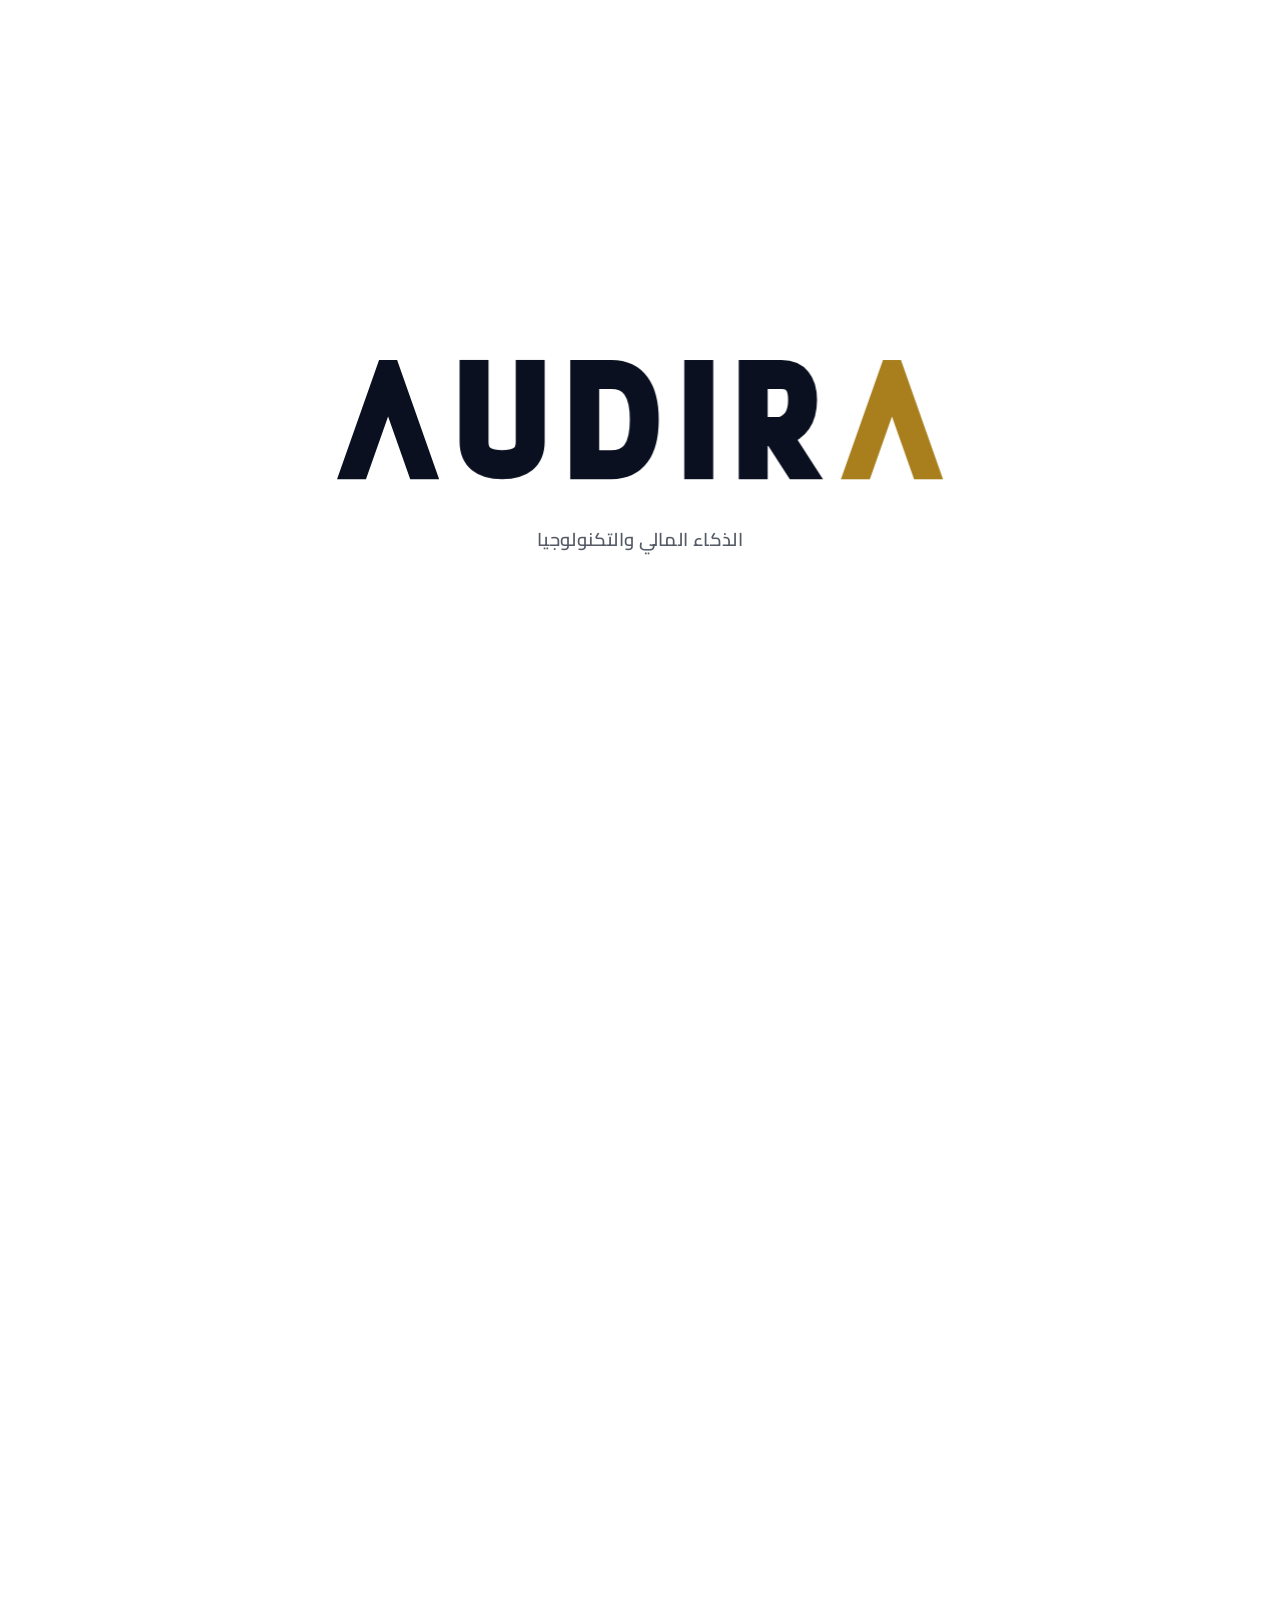
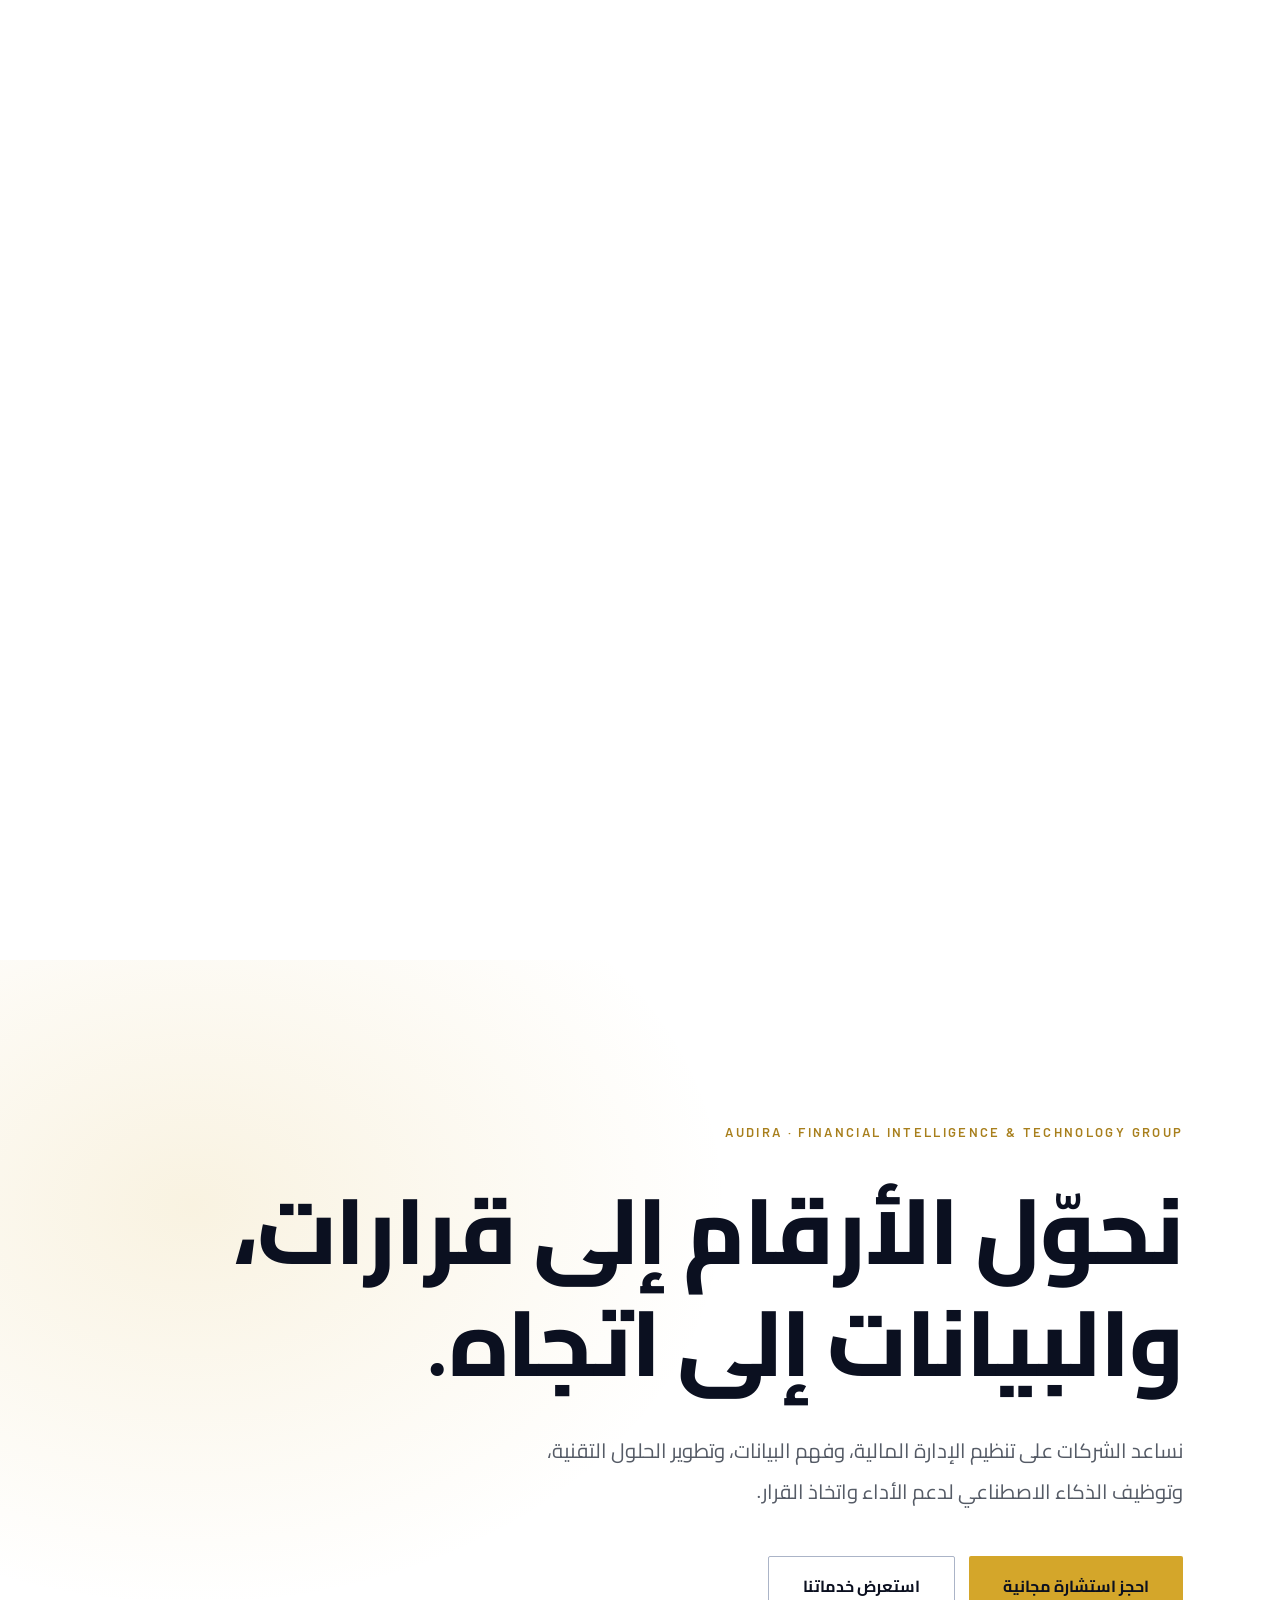
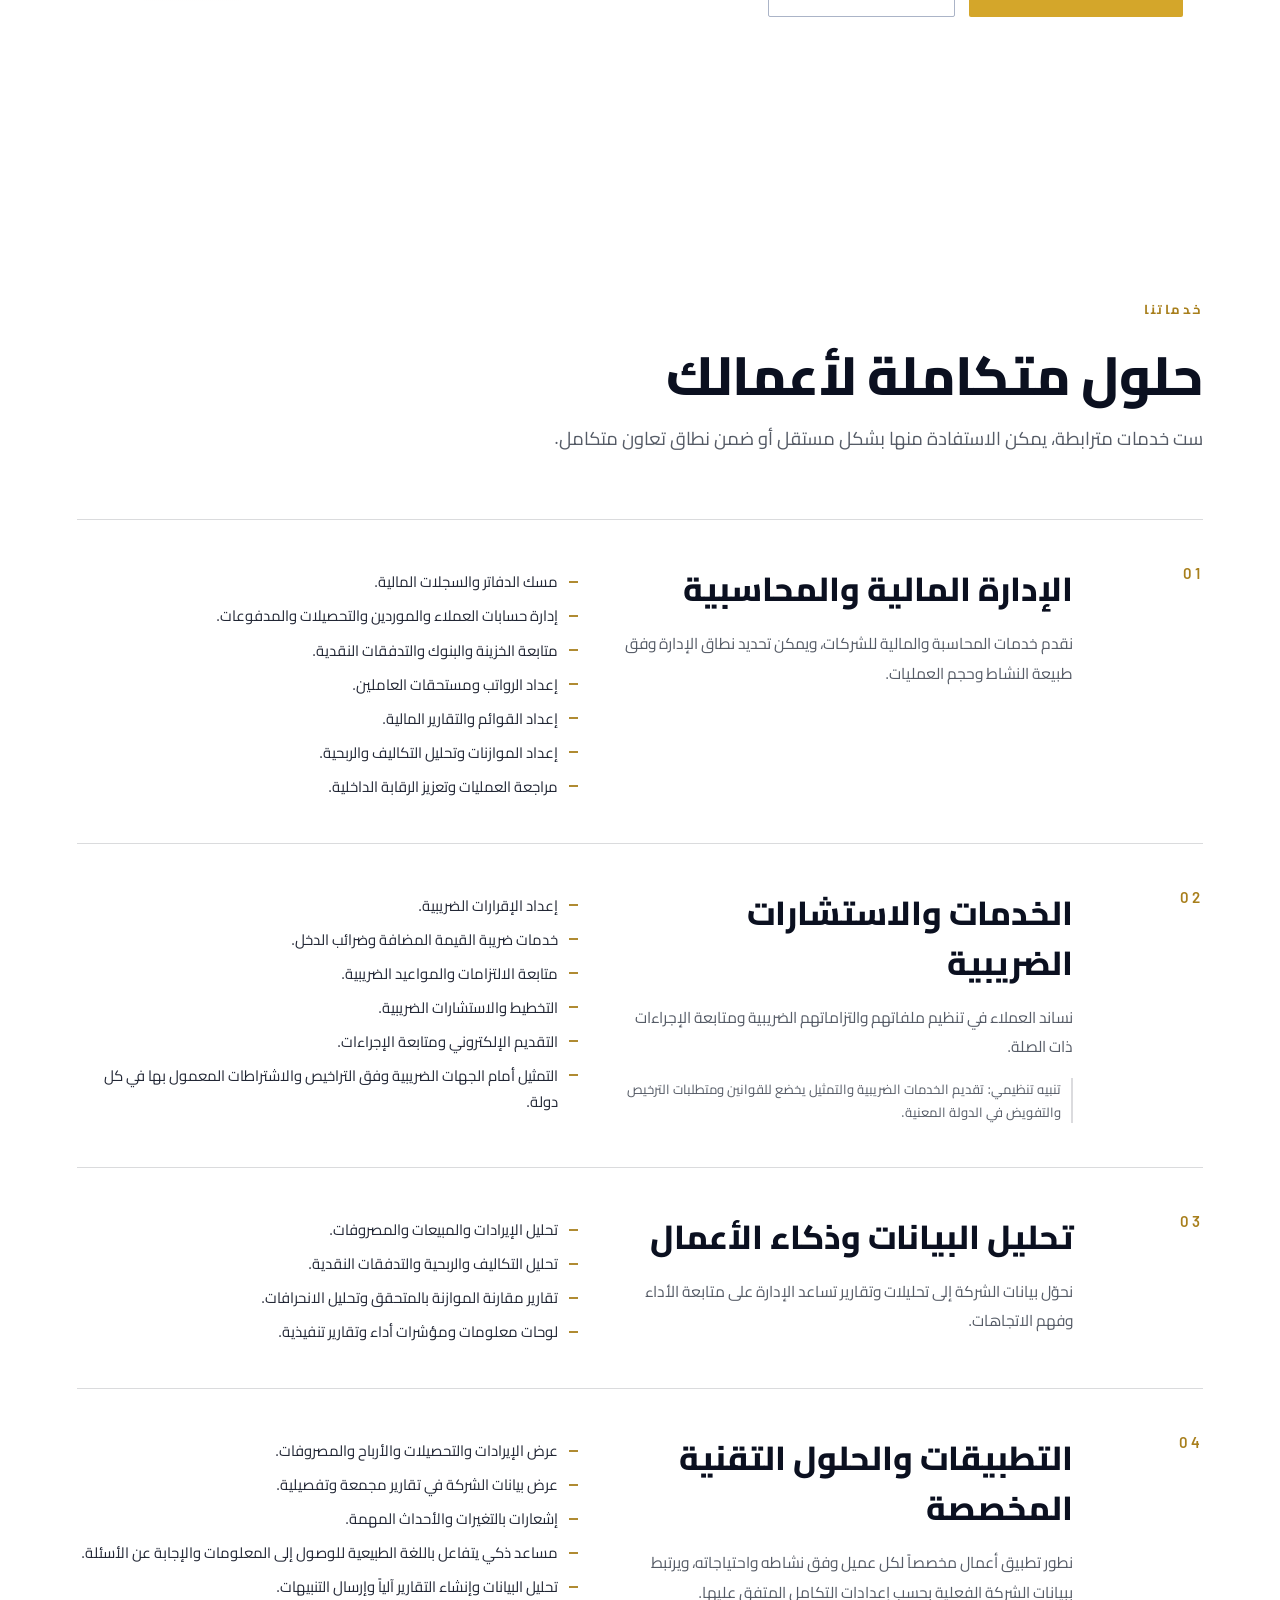
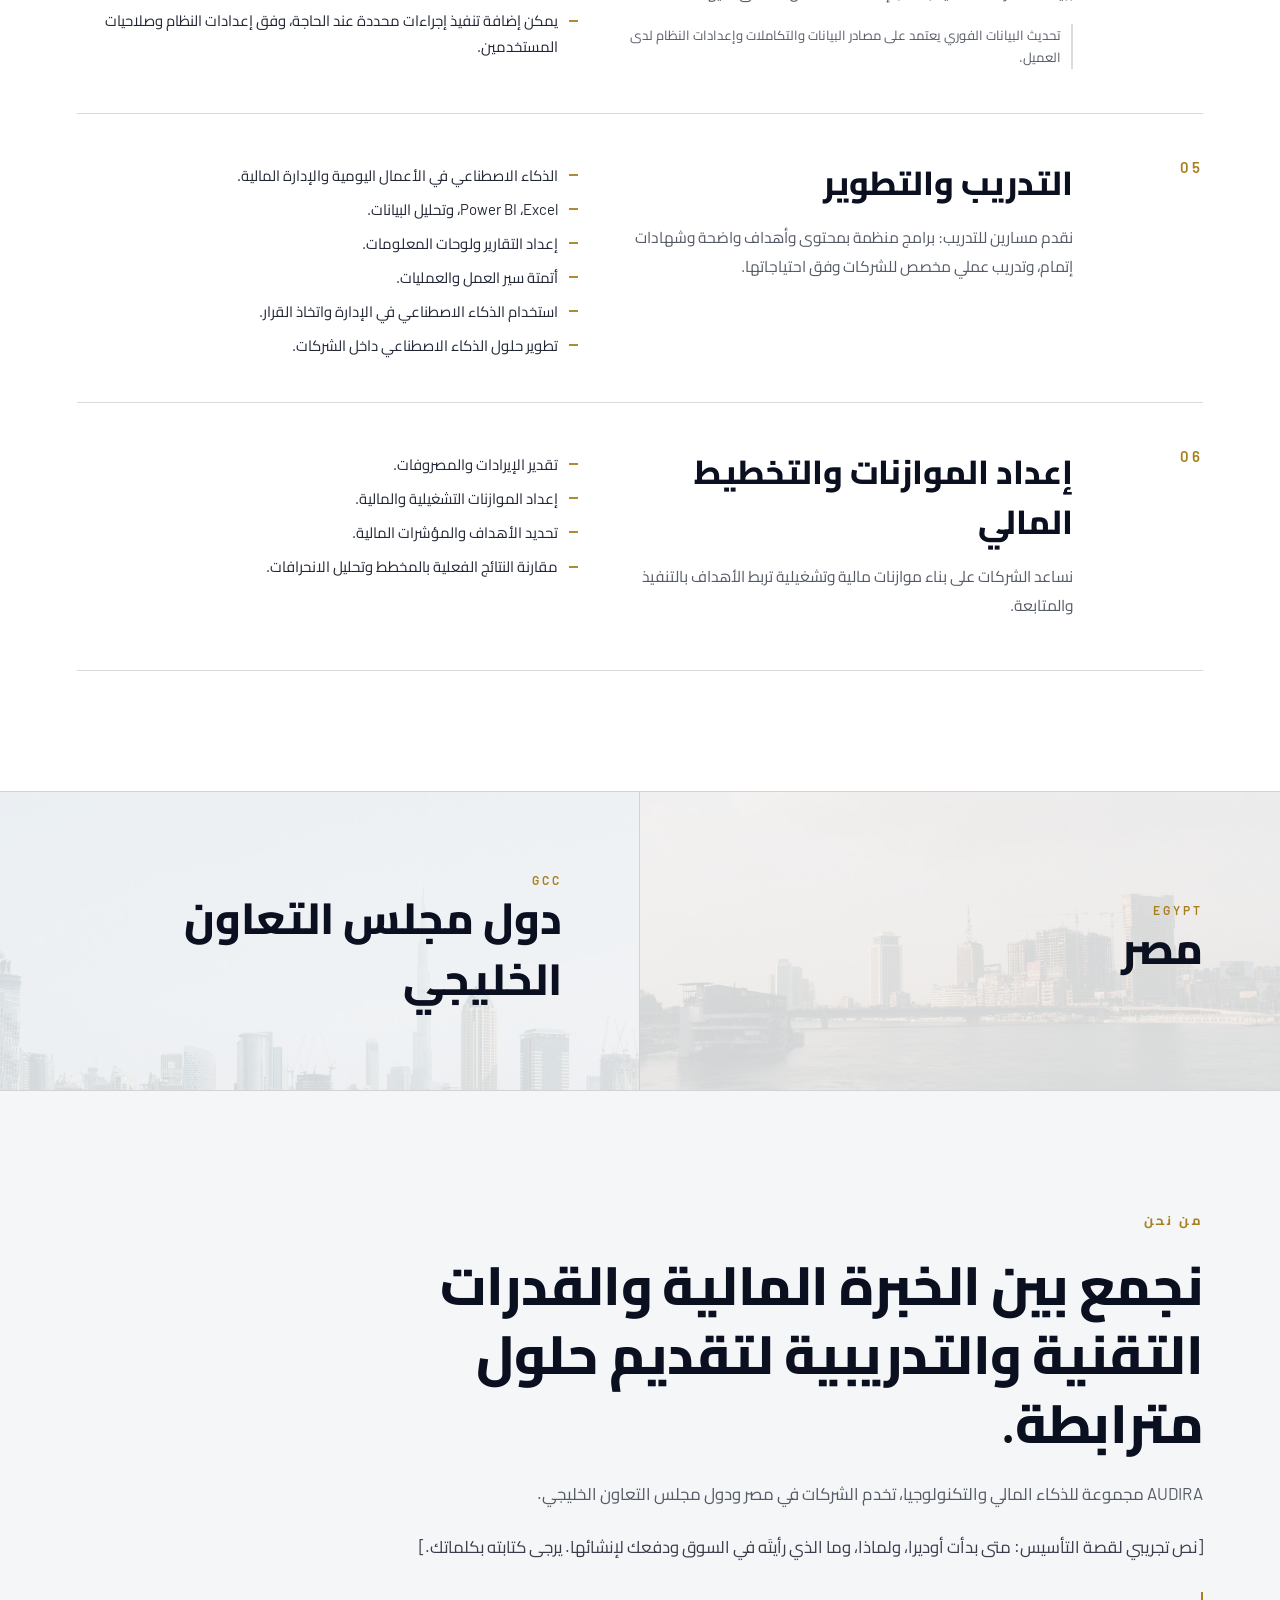
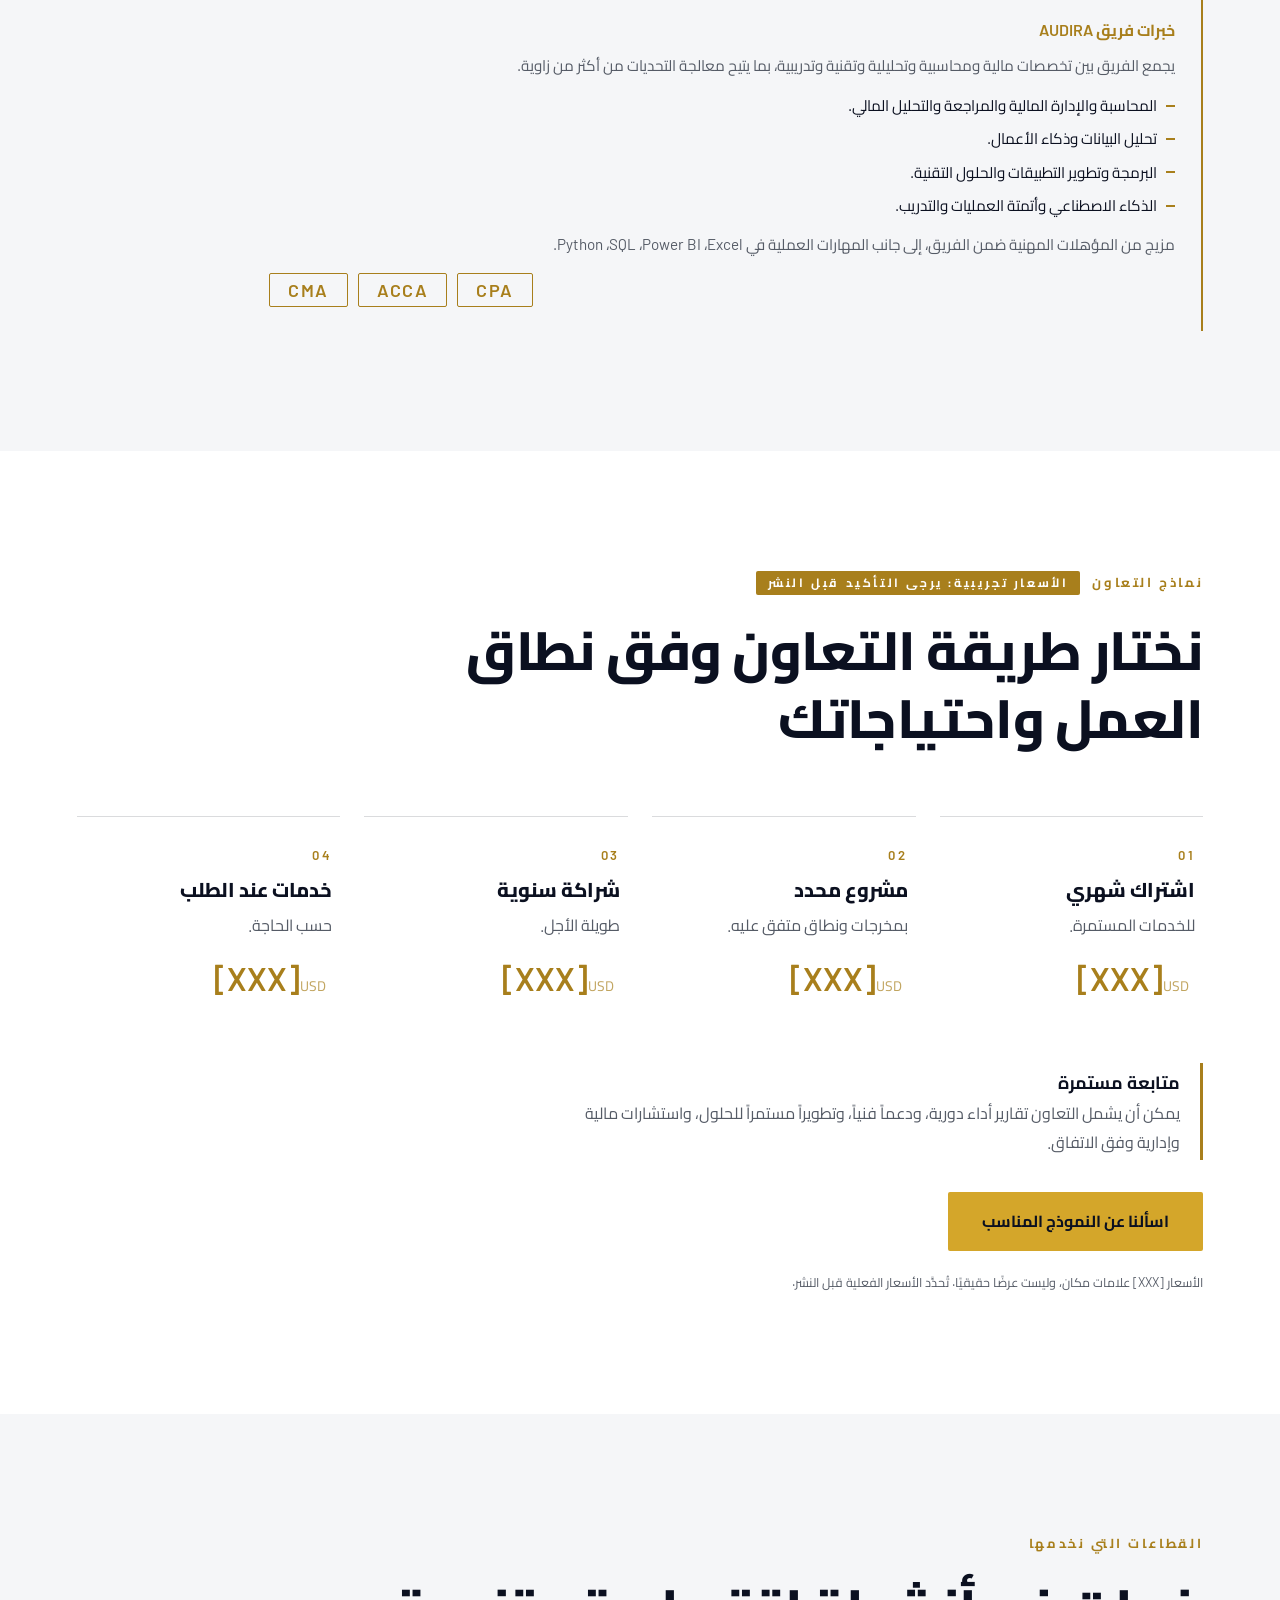
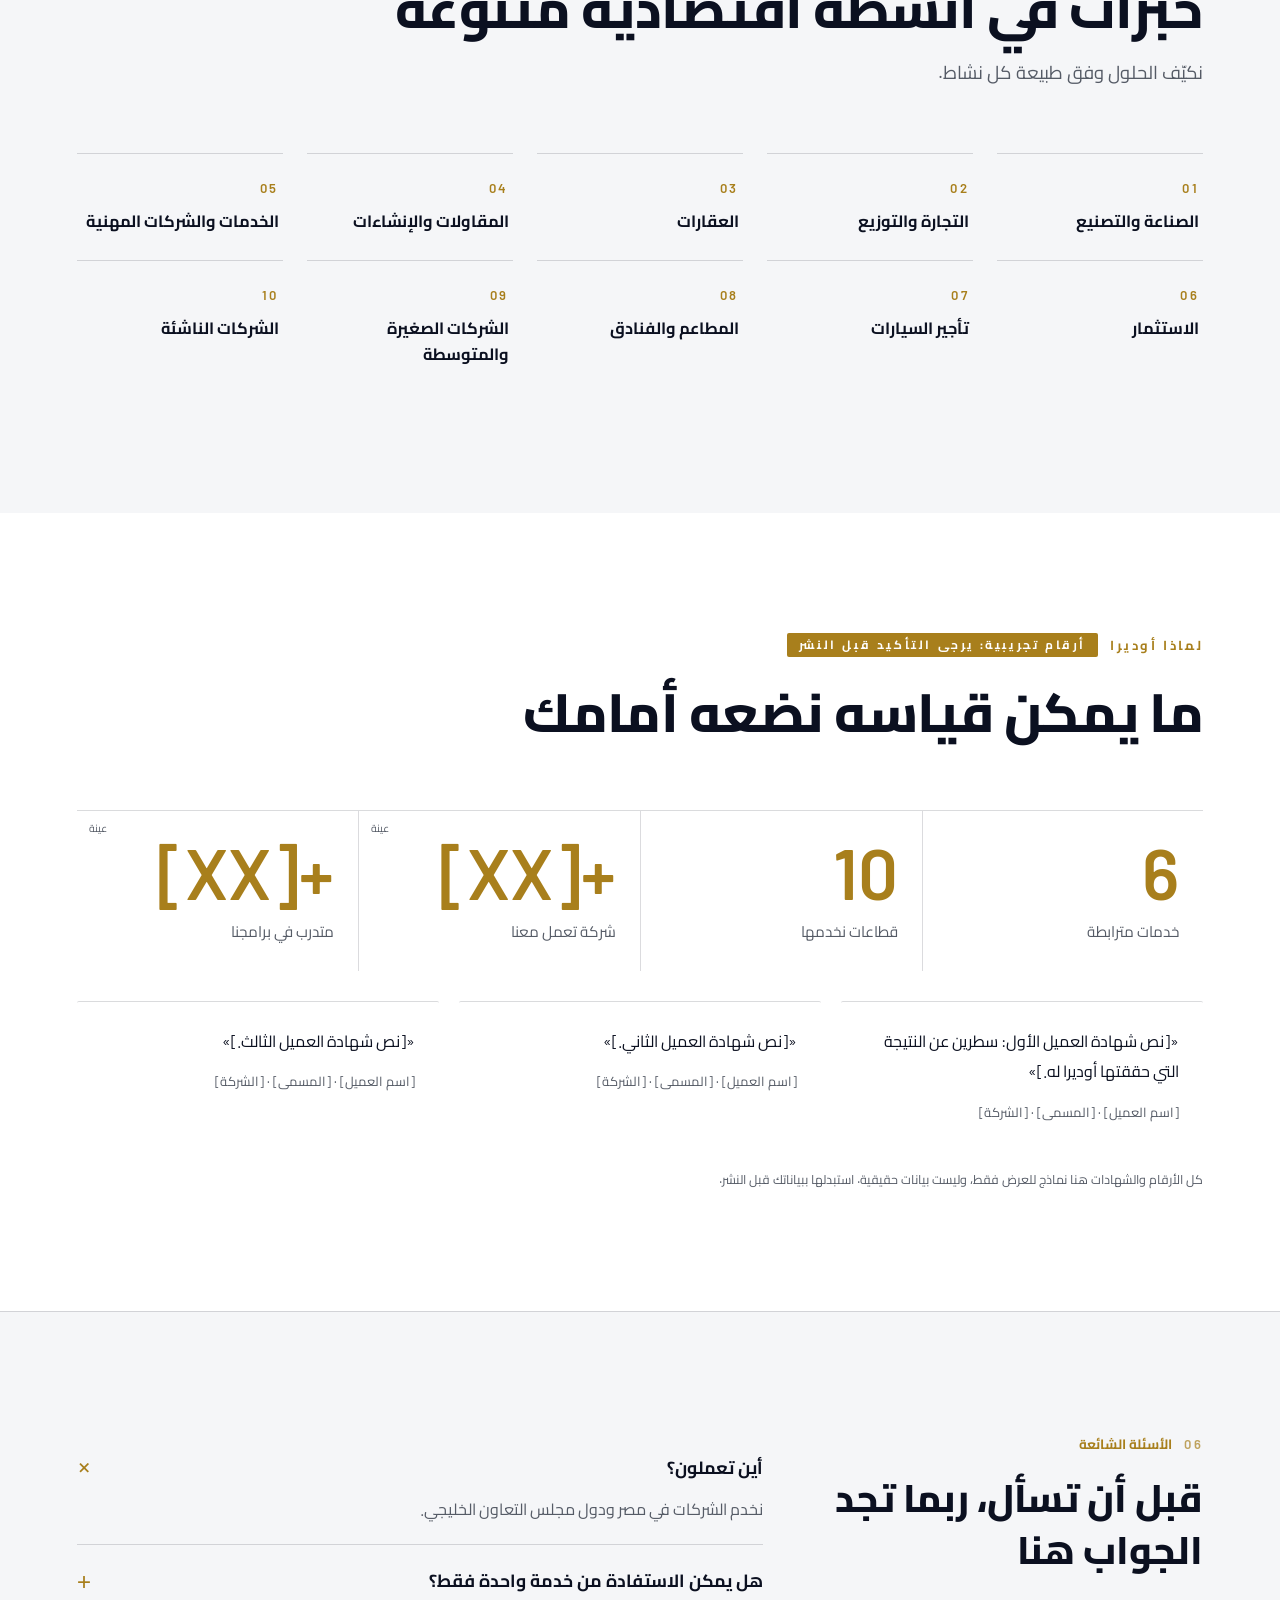
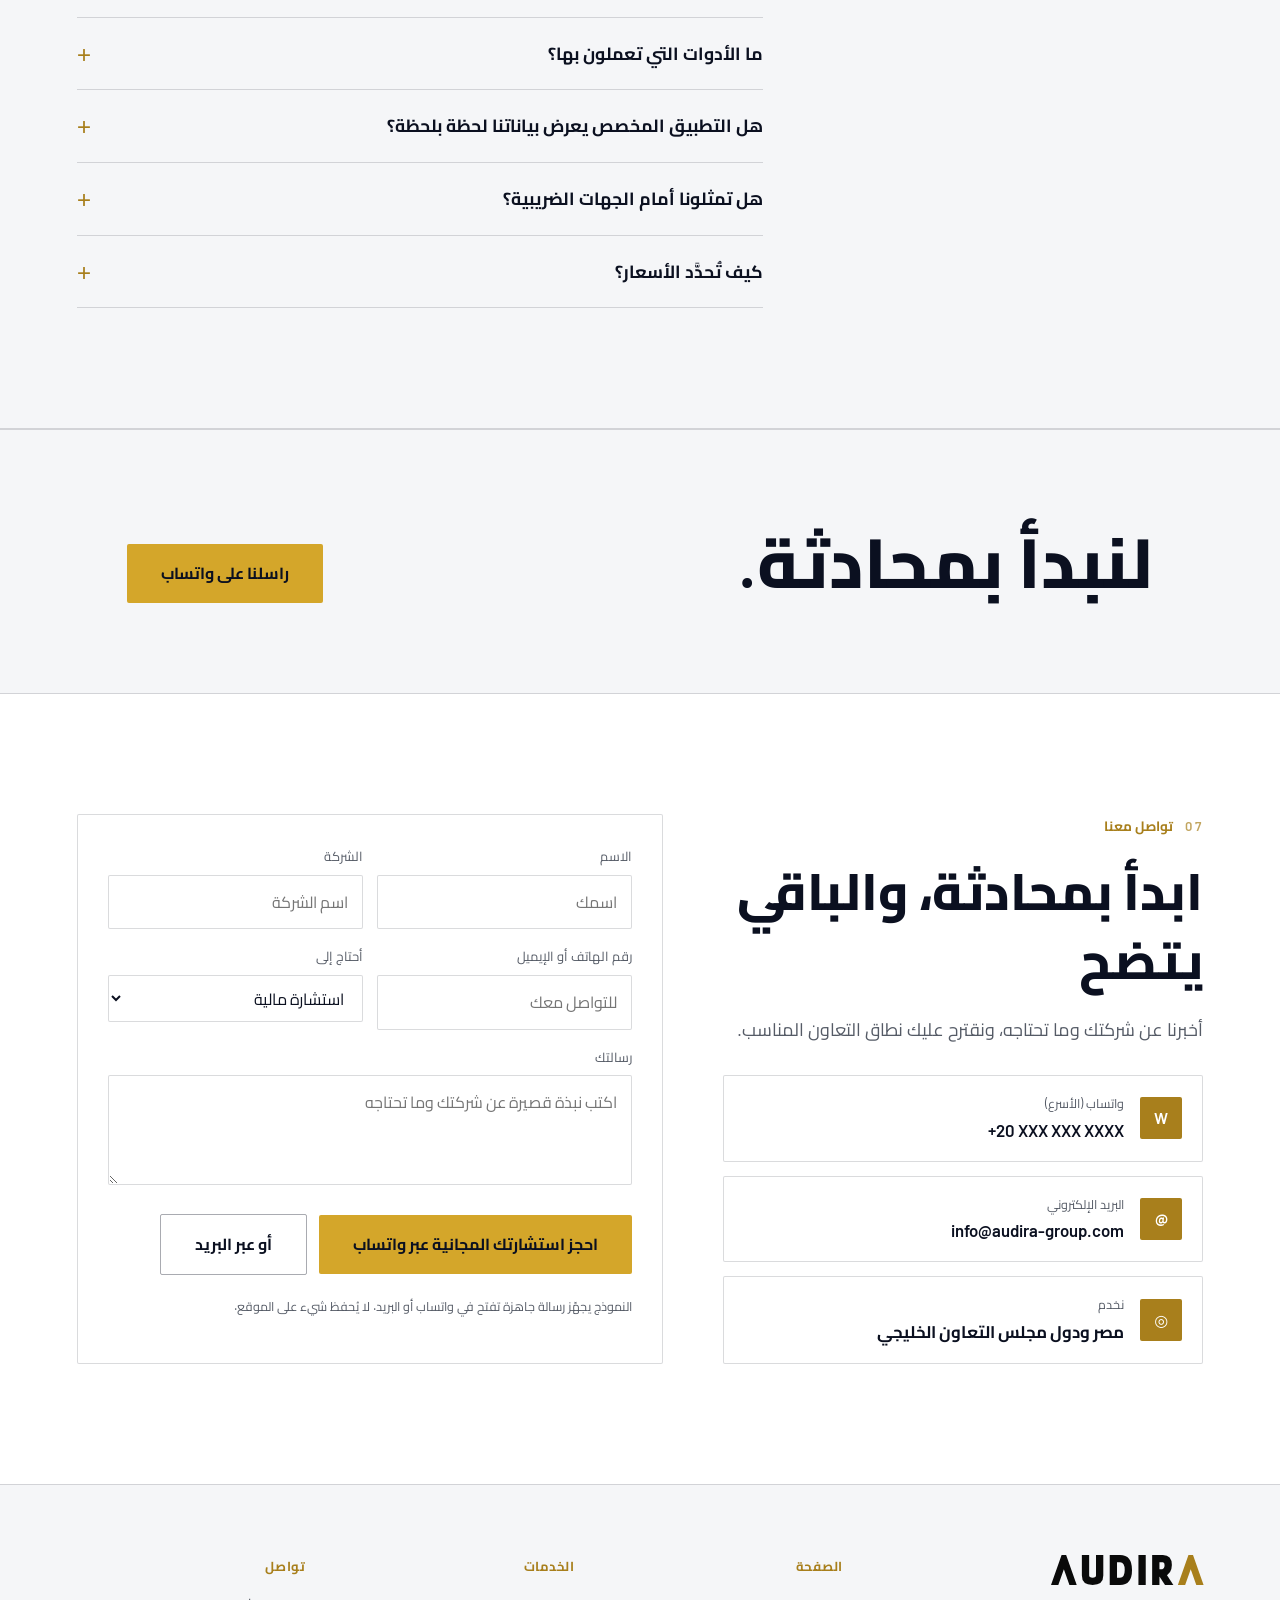
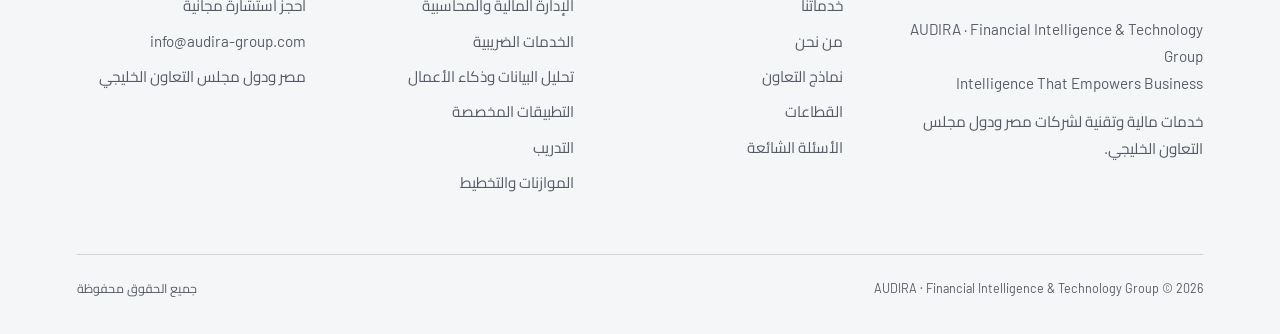
==== index.html @ a491be66 "Add index.html and .nojekyll for GitHub Pages deployment" ====
<!DOCTYPE html><html lang="ar" dir="rtl" data-theme="dark"><head><meta charset="utf-8"><meta name="viewport" content="width=device-width, initial-scale=1, viewport-fit=cover"><link rel="icon" href="[data-uri]"><meta name="theme-color" content="#0A0E1A"><title>AUDIRA — Financial Intelligence &amp; Technology Group</title><script>(function(){var t=null;try{t=localStorage.getItem('audira-theme')}catch(e){}if(!t)t=(window.matchMedia&&matchMedia('(prefers-color-scheme: light)').matches)?'light':'dark';document.documentElement.setAttribute('data-theme',t)})();</script><style>@font-face{font-family:Cairo;src:url([data-uri]) format('truetype');font-weight:200 1000}
@font-face{font-family:Barlow;src:url([data-uri]) format('truetype');font-weight:400}
@font-face{font-family:Barlow;src:url([data-uri]) format('truetype');font-weight:600}

:root,:root[data-theme=dark]{--bg:#0A0E1A;--bg2:#0E1424;--ink:#F3F1EC;--mut:#9AA3B5;--ac:#D9B24E;--acf:#C79B2F;--onac:#0B1020;--ln:rgba(159,179,200,.18);--card:rgba(255,255,255,.04);--cardh:rgba(255,255,255,.07);--sh:0 20px 50px rgba(0,0,0,.45);--cvt:159,179,200;--cvA:217,178,78;--cvb:199,155,47;--cvn:255,244,214;--cvi:243,241,236;color-scheme:dark}
:root[data-theme=light]{--bg:#FFFFFF;--bg2:#F5F6F8;--ink:#0B1020;--mut:#555B66;--ac:#A87F1C;--acf:#A87F1C;--onac:#fff;--ln:rgba(11,16,32,.15);--card:#fff;--cardh:#fff;--sh:0 18px 44px rgba(11,16,32,.14);--cvt:85,91,102;--cvA:168,127,28;--cvb:168,127,28;--cvn:11,16,32;--cvi:11,16,32;color-scheme:light}
*{box-sizing:border-box;margin:0}
html{scroll-behavior:smooth}
body{background:var(--bg);color:var(--ink);font-family:Barlow,Cairo,Tahoma,system-ui,sans-serif;line-height:1.8;overflow-x:hidden;transition:background .4s,color .4s}
a{color:inherit}
.lg-l{display:none}.lg-d{display:inline-flex}
:root[data-theme=light] .lg-l{display:inline-flex}:root[data-theme=light] .lg-d{display:none}
#track{height:640vh;position:relative}
.stage{position:sticky;top:0;height:100vh;height:100svh;overflow:hidden}
canvas{position:absolute;inset:0;width:100%;height:100%}
.glow{position:absolute;left:-10vw;bottom:-20vh;width:60vw;height:60vw;background:radial-gradient(closest-side,rgba(217,178,78,.12),transparent);pointer-events:none}
:root[data-theme=light] .glow{background:radial-gradient(closest-side,rgba(168,127,28,.10),transparent)}
.bar{position:absolute;top:0;left:0;right:0;display:flex;justify-content:space-between;align-items:center;padding:18px 6vw;z-index:3;gap:14px}
.logo{display:flex;align-items:center;gap:14px;direction:ltr}
.logo small{color:var(--mut);font-size:12px;direction:rtl;border-left:1px solid var(--ln);padding-left:14px}
.nav{display:flex;align-items:center;gap:22px;font-size:14px}
.nav a.l{text-decoration:none;color:var(--mut);transition:.2s}.nav a.l:hover{color:var(--ac)}
.pill{font-size:13px;text-decoration:none;border:1px solid var(--ac);color:var(--ac);padding:6px 16px;border-radius:99px;transition:.3s;white-space:nowrap}
.pill:hover{background:var(--ac);color:var(--onac)}
.tg{width:36px;height:36px;border-radius:50%;border:1px solid var(--ln);background:var(--card);color:var(--ink);display:grid;place-items:center;cursor:pointer;transition:.3s}
.tg:hover{border-color:var(--ac);color:var(--ac)}
.tg svg{width:18px;height:18px}.tg .sun{display:none}
:root[data-theme=light] .tg .sun{display:block}:root[data-theme=light] .tg .moon{display:none}
.caps{position:absolute;right:6vw;top:50%;width:min(30vw,400px);height:0;z-index:2}
.cap{position:absolute;top:0;opacity:0;transform:translateY(calc(-50% + 16px));transition:opacity .7s,transform .7s;pointer-events:none}
.cap.on{opacity:1;transform:translateY(-50%);pointer-events:auto}
.tag{display:flex;align-items:center;gap:10px;color:var(--ac);font-size:12.5px;margin-bottom:14px;font-weight:600}
.tag::before{content:"";width:28px;height:1px;background:currentColor}
.cap h2{font-size:clamp(1.5rem,2.6vw,2.2rem);font-weight:800;line-height:1.4;margin-bottom:12px}
.cap h1{font-size:clamp(1.9rem,3.6vw,3.2rem);font-weight:800;line-height:1.35;margin-bottom:16px}
.cap h1 em{font-style:normal;color:var(--ac);position:relative;display:inline-block}
.cap h1 em svg{position:absolute;left:-2%;bottom:-10px;width:104%;height:12px;overflow:visible}
.cap p{color:var(--mut);font-size:clamp(.95rem,1.2vw,1.05rem)}
.hint{position:absolute;bottom:22px;left:50%;transform:translateX(-50%);font-size:12px;color:var(--mut);display:flex;flex-direction:column;align-items:center;gap:8px;transition:opacity .5s;z-index:2}
.hint::after{content:"";width:1px;height:28px;background:linear-gradient(var(--mut),transparent);animation:dr 1.8s infinite}
@keyframes dr{0%{transform:scaleY(0);transform-origin:top}60%{transform:scaleY(1);transform-origin:top}100%{transform:scaleY(1);transform-origin:bottom;opacity:0}}
.dots{position:absolute;left:22px;top:50%;transform:translateY(-50%);display:flex;flex-direction:column;gap:12px;z-index:2}
.dots i{width:4px;height:4px;border-radius:9px;background:var(--ln);transition:.4s}
.dots i.on{height:22px;background:var(--ac)}
.sec{position:relative;padding:120px 6vw}
.wrap{max-width:1180px;margin:0 auto}
.k{font-weight:700;font-size:13.5px;color:var(--ac);margin-bottom:16px;display:flex;align-items:center;gap:12px}
.k b{font:600 13px Barlow;letter-spacing:.2em;opacity:.7;direction:ltr}
.big{font-size:clamp(1.8rem,4vw,3.2rem);font-weight:800;line-height:1.35}
.lead{color:var(--mut);font-size:clamp(1rem,1.4vw,1.15rem);max-width:54ch;margin-top:20px}
.rv{opacity:0;transform:translateY(26px);transition:opacity .9s,transform .9s}.rv.v{opacity:1;transform:none}
/* academy */
.acad{display:grid;grid-template-columns:1.1fr .9fr;gap:60px;align-items:end}
.chips{display:flex;flex-wrap:wrap;gap:10px;direction:ltr;justify-content:flex-start}
.chips span{border:1px solid var(--ln);background:var(--card);padding:8px 18px;border-radius:99px;font-size:1.05rem}
.chips span:nth-child(3n+1){transform:rotate(-1.5deg)}.chips span:nth-child(3n){transform:rotate(1deg);border-color:var(--ac);color:var(--ac)}
.sheet{background:var(--bg2);border-block:1px solid var(--ln)}
/* dashboard */
.dsh{display:grid;grid-template-columns:1.25fr .75fr;gap:50px;align-items:center}
.stack{position:relative;padding:0 0 70px 40px}
.win{background:var(--bg);border:1px solid var(--ln);border-radius:16px;box-shadow:var(--sh);overflow:hidden;direction:rtl;transform:rotate(-1.2deg)}
.sheet .win{background:var(--bg)}
.wb{display:flex;align-items:center;gap:6px;padding:11px 16px;border-bottom:1px solid var(--ln);font-size:12px;color:var(--mut)}
.wb i{width:9px;height:9px;border-radius:50%;background:var(--ln)}.wb i:first-child{background:var(--ac)}
.wb span{margin-right:auto;margin-left:0}
.kp{display:grid;grid-template-columns:repeat(3,1fr);gap:10px;padding:16px}
.kp div{border:1px solid var(--ln);border-radius:10px;padding:12px 14px}
.kp small{display:block;color:var(--mut);font-size:11.5px}.kp b{font:600 22px Barlow;direction:ltr;display:block;text-align:right}
.kp b.up{color:var(--ac)}
.chart{padding:4px 16px 8px}.chart svg{width:100%;height:auto;display:block}
.ledger{position:absolute;left:0;bottom:0;width:260px;background:#F3F1EC;color:#0B1020;border-radius:6px;padding:16px 16px 14px;box-shadow:var(--sh);transform:rotate(3.2deg);font-size:12px}
.ledger h6{font:700 11px Barlow;letter-spacing:.18em;color:#A87F1C;margin-bottom:8px}
.ledger div{display:flex;justify-content:space-between;border-bottom:1px solid #0b102022;padding:5px 0}
.ledger div b{font:600 12.5px Barlow;direction:ltr}
.stamp{position:absolute;left:14px;top:-18px;transform:rotate(-8deg);border:2px solid #A87F1C;color:#A87F1C;border-radius:8px;padding:2px 10px;font-weight:800;font-size:12px;background:#F3F1EC}
.pts{display:grid;gap:26px}
.pts div{border-right:2px solid var(--ac);padding-right:18px}
.pts h4{font-size:1.2rem;font-weight:800}.pts p{color:var(--mut);font-size:.98rem}
.cap-note{font-size:12px;color:var(--mut);margin-top:12px}
/* about */
.about{display:grid;grid-template-columns:.8fr 1.2fr;gap:70px}
.pq{font-size:clamp(1.6rem,3vw,2.5rem);font-weight:800;line-height:1.5;position:relative;padding-top:42px}
.pq::before{content:"”";position:absolute;top:-26px;right:-4px;font:800 120px/1 Barlow;color:var(--ac);opacity:.9}
.about p{color:var(--mut);margin-bottom:16px;font-size:1.05rem}
.about p.f{color:var(--ink)}
.vals{display:flex;gap:14px;margin-top:26px;flex-wrap:wrap}
.vals div{flex:1 1 150px;border:1px solid var(--ln);background:var(--card);border-radius:12px;padding:16px}
.vals div:nth-child(2){margin-top:22px}
.vals b{display:block;font-size:1.05rem;color:var(--ac)}.vals span{font-size:.9rem;color:var(--mut)}
/* badges */
.badge{display:inline-block;font-size:12px;color:var(--onac);background:var(--ac);border-radius:99px;padding:2px 12px;font-weight:700}
/* packages */
.pk{display:grid;grid-template-columns:1fr 1.08fr 1fr;gap:20px;align-items:start;margin-top:50px}
.pc{border:1px solid var(--ln);background:var(--card);border-radius:18px;padding:30px 26px;position:relative}
.pc.mid{background:var(--ink);color:var(--bg);margin-top:-26px;border:none;box-shadow:var(--sh)}
.pc.mid .pn,.pc.mid li{color:var(--bg)}.pc.mid li::before{color:var(--ac)}
:root[data-theme=dark] .pc.mid li::before{color:#A87F1C}
.pc h3{font-size:1.4rem;font-weight:800}.pn{color:var(--mut);font-size:.95rem;margin-top:4px}
.pr{margin:22px 0 18px;direction:ltr;text-align:right;font:600 44px/1 Barlow;color:var(--ac)}
.pc.mid .pr{color:#A87F1C}:root[data-theme=light] .pc.mid .pr{color:#D9B24E}
.pr small{font:400 14px Cairo;opacity:.7;margin-right:6px}
.pc ul{list-style:none;padding:0;display:grid;gap:10px}
.pc li{font-size:.97rem;color:var(--mut);padding-right:24px;position:relative}
.pc li::before{content:"✓";position:absolute;right:0;color:var(--ac);font-weight:800}
.pc .tagm{position:absolute;top:-13px;right:24px}
.btn{display:inline-flex;align-items:center;justify-content:center;gap:10px;margin-top:24px;background:linear-gradient(135deg,#D9B24E,#C79B2F);color:#0B1020;font-weight:800;text-decoration:none;padding:13px 30px;border-radius:99px;font-size:1rem;transition:.3s;border:0;cursor:pointer;font-family:inherit}
:root[data-theme=light] .btn{background:#A87F1C;color:#fff}
.btn:hover{transform:translateY(-2px);box-shadow:0 10px 30px rgba(217,178,78,.3)}
.btn.o{background:transparent!important;border:1px solid var(--ln);color:var(--ink)!important}.btn.o:hover{border-color:var(--ac);color:var(--ac)!important;box-shadow:none}
.pc .btn{width:100%}
.pc.mid .btn.o{border-color:#0b102044;color:var(--bg)!important}
/* proof */
.stats{display:flex;flex-wrap:wrap;gap:0;margin-top:44px;border-block:1px solid var(--ln)}
.st{flex:1 1 200px;padding:26px 24px;border-left:1px solid var(--ln);position:relative}
.st:last-child{border-left:0}
.st b{display:block;font:600 clamp(2.4rem,4.4vw,3.6rem)/1 Barlow;color:var(--ac);direction:ltr;text-align:right}
.st span{display:block;margin-top:10px;color:var(--mut);font-size:.95rem}
.st i{position:absolute;top:8px;left:12px;font-style:normal;font-size:10.5px;color:var(--mut)}
.quotes{display:grid;grid-template-columns:1.3fr 1fr 1fr;gap:18px;margin-top:30px;align-items:start}
.q{border:1px dashed var(--ac);border-radius:14px;padding:24px}
.q:nth-child(2){margin-top:30px}.q:nth-child(3){margin-top:12px}
.q p{line-height:1.9}.q small{display:block;margin-top:14px;color:var(--mut);font-size:13px}
.note{margin-top:20px;font-size:12.5px;color:var(--mut)}
/* faq */
.faqw{display:grid;grid-template-columns:.7fr 1.3fr;gap:70px}
details{border-bottom:1px solid var(--ln);padding:20px 0}
details summary{cursor:pointer;font-weight:700;font-size:1.1rem;list-style:none;display:flex;justify-content:space-between;gap:16px}
details summary::-webkit-details-marker{display:none}
details summary::after{content:"+";font:400 28px/1 Barlow;color:var(--ac);transition:.3s}
details[open] summary::after{transform:rotate(45deg)}
details p{color:var(--mut);margin-top:12px;max-width:60ch}
/* contact */
.ct{display:grid;grid-template-columns:.9fr 1.1fr;gap:60px}
.cards{display:grid;gap:14px;margin-top:30px}
.cc{display:flex;gap:16px;align-items:center;border:1px solid var(--ln);background:var(--card);border-radius:14px;padding:16px 20px;text-decoration:none;transition:.3s}
.cc:hover{border-color:var(--ac);transform:translateX(-4px)}
.cc small{display:block;color:var(--mut);font-size:12.5px}.cc b{font-size:1.05rem}
.cc .ic{width:42px;height:42px;border-radius:12px;background:var(--ac);color:var(--onac);display:grid;place-items:center;font-weight:800;flex:none}
.cc b.ltr{direction:ltr;display:block;text-align:right}
.form{background:var(--card);border:1px solid var(--ln);border-radius:20px;padding:30px;box-shadow:var(--sh)}
.form label{display:block;font-size:13px;color:var(--mut);margin:0 0 6px}
.form input,.form select,.form textarea{width:100%;background:var(--bg);color:var(--ink);border:1px solid var(--ln);border-radius:10px;padding:12px 14px;font:inherit;margin-bottom:16px;outline:none;transition:.2s}
.form input:focus,.form select:focus,.form textarea:focus{border-color:var(--ac)}
.form textarea{min-height:110px;resize:vertical}
.fr{display:grid;grid-template-columns:1fr 1fr;gap:14px}
.form .acts{display:flex;gap:12px;flex-wrap:wrap;align-items:center}.form .btn{margin-top:4px}
/* footer */
footer{border-top:1px solid var(--ln);padding:70px 6vw 34px;background:var(--bg2)}
.fg{display:grid;grid-template-columns:1.4fr 1fr 1fr 1fr;gap:40px}
footer h5{font-size:13px;color:var(--ac);margin-bottom:14px;letter-spacing:.04em}
footer a{display:block;text-decoration:none;color:var(--mut);font-size:.95rem;margin-bottom:8px}footer a:hover{color:var(--ac)}
footer .ab{color:var(--mut);margin-top:16px;font-size:.95rem;max-width:34ch}
.fb{display:flex;justify-content:space-between;flex-wrap:wrap;gap:10px;margin-top:50px;padding-top:22px;border-top:1px solid var(--ln);font-size:12.5px;color:var(--mut)}
@media(max-width:900px){.acad,.dsh,.about,.faqw,.ct{grid-template-columns:1fr;gap:40px}.pk{grid-template-columns:1fr}.pc.mid{margin-top:0}.quotes{grid-template-columns:1fr}.q:nth-child(n){margin-top:0}.fg{grid-template-columns:1fr 1fr}.stack{padding-left:0}.ledger{position:relative;margin:-30px 0 0 0;left:auto;width:230px}.nav a.l{display:none}.sec{padding:84px 6vw}.fr{grid-template-columns:1fr}}
@media(max-width:760px){.caps{right:6vw;left:6vw;width:auto;top:auto;bottom:6vh}.cap{top:auto;bottom:0;transform:translateY(16px)}.cap.on{transform:none}.dots,.hint{display:none}.logo small{display:none}}
@media(max-width:560px){.fg{grid-template-columns:1fr}.st{border-left:0;border-bottom:1px solid var(--ln)}}

/* services */
.svcs{display:grid;grid-template-columns:repeat(12,1fr);gap:20px;margin-top:54px}
.sv{border:1px solid var(--ln);background:var(--card);border-radius:20px;padding:30px 28px;position:relative;overflow:hidden}
.sv .no{font:600 64px/1 Barlow;color:var(--ac);opacity:.9;direction:ltr;text-align:right;margin-bottom:6px}
.sv h3{font-size:1.35rem;font-weight:800;margin-bottom:8px}
.sv .si{color:var(--mut);font-size:.98rem;margin-bottom:16px}
.sv ul{list-style:none;padding:0;display:grid;gap:8px}
.sv li{font-size:.95rem;padding-right:20px;position:relative}
.sv li::before{content:"";position:absolute;right:0;top:.8em;width:10px;height:1px;background:var(--ac)}
.sv.a{grid-column:span 7}.sv.b{grid-column:span 5;margin-top:44px}
.sv.c{grid-column:span 5}.sv.d{grid-column:span 7;margin-top:0;background:var(--ink);color:var(--bg);border:none}
.sv.d .si,.sv.d li{color:var(--bg)}.sv.d .no{color:#A87F1C}:root[data-theme=light] .sv.d .no{color:#D9B24E}
.sv.e{grid-column:span 6}.sv.f{grid-column:span 6;margin-top:30px}
.sv.d li::before{background:#A87F1C}
.rg{margin-top:18px;font-size:12.5px;color:var(--mut);border-top:1px dashed var(--ln);padding-top:12px}
.sv.d .rg{color:var(--bg);opacity:.75;border-color:#0b102033}
.tools{display:flex;flex-wrap:wrap;gap:8px;margin-top:16px;direction:ltr}
.tools span{border:1px solid currentColor;border-radius:99px;padding:2px 12px;font-size:13px;opacity:.85}
.pdfn{margin-top:26px;font-size:13px;color:var(--mut)}
/* team and models */
.team{margin-top:26px;border:1px solid var(--ln);background:var(--card);border-radius:16px;padding:22px 24px}
.team h4{color:var(--ac);font-size:1rem;margin-bottom:10px}
.team ul{list-style:none;padding:0;display:grid;gap:8px;margin-bottom:14px}
.team li{padding-right:20px;position:relative;color:var(--mut);font-size:.97rem}
.team li::before{content:"";position:absolute;right:0;top:.8em;width:10px;height:1px;background:var(--ac)}
.quals{display:flex;gap:10px;direction:ltr;flex-wrap:wrap;margin-top:8px}
.quals b{font:700 20px Barlow;letter-spacing:.08em;border:1px solid var(--ac);color:var(--ac);border-radius:10px;padding:4px 16px}
.quals b:nth-child(2){transform:translateY(5px)}
.mods{display:grid;grid-template-columns:repeat(4,1fr);gap:16px;margin-top:50px;align-items:start}
.md{border:1px solid var(--ln);background:var(--card);border-radius:18px;padding:26px 22px;position:relative}
.md:nth-child(2){margin-top:26px}.md:nth-child(3){margin-top:-12px}.md:nth-child(4){margin-top:14px}
.md i{font:600 13px Barlow;color:var(--ac);letter-spacing:.2em;font-style:normal;display:block;margin-bottom:12px}
.md h3{font-size:1.2rem;font-weight:800;margin-bottom:6px}.md p{color:var(--mut);font-size:.95rem}
.md .pr{font-size:28px;margin:16px 0 0}
.follow{margin-top:34px;border-right:2px solid var(--ac);padding:4px 20px 4px 0;max-width:70ch}
.follow h4{font-size:1.1rem;font-weight:800}.follow p{color:var(--mut)}
/* sectors */
.secs{display:flex;flex-wrap:wrap;gap:12px;margin-top:40px}
.secs span{border:1px solid var(--ln);background:var(--card);padding:10px 22px;border-radius:99px;font-size:1.02rem}
.secs span:nth-child(4n+1){border-color:var(--ac);color:var(--ac)}
.secs span:nth-child(3n){transform:translateY(6px)}
@media(max-width:900px){.svcs{grid-template-columns:1fr}.sv.a,.sv.b,.sv.c,.sv.d,.sv.e,.sv.f{grid-column:auto;margin-top:0}.mods{grid-template-columns:1fr 1fr}.md:nth-child(n){margin-top:0}}
@media(max-width:560px){.mods{grid-template-columns:1fr}}

/* v4 editorial */
.ph{display:block;width:100%;height:100%;object-fit:cover;transform:scale(1.12);transition:transform 1.4s cubic-bezier(.2,.7,.2,1);will-change:transform}
.pf{position:relative;isolation:isolate}
.pf::after{content:"";position:absolute;inset:0;border:1px solid var(--ac);transform:translate(-16px,16px);z-index:-1;border-radius:3px;transition:transform .6s}
.pf:hover::after{transform:translate(-8px,8px)}
.pf:hover .ph{transform:scale(1.04)}
.pi{overflow:hidden;border-radius:3px;background:#2A4378;position:relative;height:100%}
.pi::after{content:"";position:absolute;inset:0;background:linear-gradient(180deg,rgba(5,8,19,0) 65%,rgba(5,8,19,.3));pointer-events:none}
:root[data-theme=dark] .ph{filter:brightness(.95)}
.cap2{position:absolute;bottom:14px;right:16px;color:#F1DC9C;font-size:12.5px;letter-spacing:.04em;z-index:2}
.disp{font-size:clamp(2.5rem,7.2vw,6.6rem);line-height:1.2;font-weight:800}
.disp em{font-style:normal;color:var(--ac)}
.rv{transition-delay:var(--d,0s)}
.tick{border-block:1px solid var(--ln);overflow:hidden;direction:ltr;background:var(--bg2);padding:16px 0}
.tick div{display:flex;width:max-content;gap:0;animation:tk 48s linear infinite}
.tick span{font:600 15px Barlow,Cairo;letter-spacing:.22em;text-transform:uppercase;white-space:nowrap;padding:0 28px;color:var(--mut);display:flex;align-items:center;gap:56px}
.tick span::after{content:"";width:6px;height:6px;background:var(--ac);transform:rotate(45deg)}
@keyframes tk{to{transform:translateX(-50%)}}
.tick:hover div{animation-play-state:paused}
.man{padding-top:140px}
.man-g{display:grid;grid-template-columns:1.25fr .75fr;gap:70px;margin-top:70px;align-items:start}
.man-g .big-ph{aspect-ratio:4/3}
.man-t .lead{margin-top:0;font-size:1.25rem;color:var(--ink);max-width:none}
.man-t p{color:var(--mut);margin-top:20px}
.man-t .pf{margin-top:44px;aspect-ratio:3/2;width:78%;margin-right:auto}
.svh{display:flex;justify-content:space-between;align-items:end;gap:40px;flex-wrap:wrap}
.sr{display:grid;grid-template-columns:5fr 7fr;gap:70px;padding:84px 0;border-top:1px solid var(--ln);align-items:start;position:relative}
.sr:last-child{border-bottom:1px solid var(--ln)}
.sr:nth-child(even) .sl{order:2}
.sn{font:600 clamp(5rem,12vw,10rem)/.9 Barlow;color:transparent;-webkit-text-stroke:1px var(--ac);direction:ltr;text-align:right;transition:color .5s;margin-bottom:18px}
.sr:hover .sn{color:var(--ac)}
.sl h3{font-size:clamp(1.8rem,3.4vw,2.9rem);font-weight:800;line-height:1.3;margin-bottom:16px}
.sl .si{color:var(--mut);font-size:1.06rem;max-width:44ch}
.sd .pf{aspect-ratio:16/9;margin-bottom:34px}
.sd ul{list-style:none;padding:0;columns:2;column-gap:36px}
.sd li{break-inside:avoid;padding:10px 24px 10px 0;position:relative;border-bottom:1px solid var(--ln);font-size:.98rem;transition:padding .3s,color .3s}
.sd li::before{content:"";position:absolute;right:0;top:1.35em;width:12px;height:1px;background:var(--ac);transition:width .3s}
.sd li:hover{color:var(--ac);padding-right:34px}.sd li:hover::before{width:24px}
.sd .rg{margin-top:20px;font-size:12.5px;color:var(--mut);border-right:2px solid var(--ac);padding-right:14px}
.sd .tools{direction:ltr;display:flex;gap:8px;flex-wrap:wrap;margin-top:20px}
.sd .tools span{border:1px solid var(--ac);color:var(--ac);border-radius:99px;padding:2px 14px;font-size:13px}
.sd .win{transform:none;margin-bottom:34px}.sd .stack{padding:0 0 60px 30px;margin-bottom:6px}.sd .stack .win{margin-bottom:0}
.band{position:relative;height:min(78vh,720px);overflow:hidden;display:flex;align-items:end;background:#050813}
.bimg{position:absolute;inset:-12% 0;}
.bimg .ph{transform:none;object-position:50% 88%;filter:none!important}
.band::after{content:"";position:absolute;inset:0;background:linear-gradient(180deg,rgba(18,30,66,.1),rgba(18,30,66,.55) 45%,rgba(18,30,66,.9));}
.bov{position:relative;z-index:2;width:100%;padding:0 6vw 70px;color:#F3F1EC}
.bov .k{color:#D9B24E}.bov p{margin-top:34px;font:500 1.1rem Barlow;letter-spacing:.3em;color:#D9B24E;direction:ltr;text-align:right}
.ab2{display:grid;grid-template-columns:1.1fr .9fr;gap:90px;align-items:start}
.ab2 .pq{font-size:clamp(1.9rem,3.6vw,3.2rem)}
.ab2 .f{font-size:1.15rem}
.ab2 .ph-col{position:relative;padding-bottom:90px}
.ab2 .tall{aspect-ratio:4/5}
.ab2 .small{position:absolute;width:52%;aspect-ratio:1;bottom:0;left:-8%}
.quals b{font-size:26px;padding:8px 22px;border-radius:4px;transition:.3s}.quals b:hover{background:var(--ac);color:var(--onac)}
.mods4{display:grid;grid-template-columns:repeat(4,1fr);margin-top:64px;border-top:1px solid var(--ln)}
.m4{padding:34px 26px 40px;border-left:1px solid var(--ln);position:relative;transition:background .4s}
.m4:last-child{border-left:0}
.m4:hover{background:var(--card)}
.m4 i{font:600 70px/1 Barlow;color:transparent;-webkit-text-stroke:1px var(--ac);display:block;margin-bottom:22px;font-style:normal;direction:ltr;text-align:right}
.m4:hover i{color:var(--ac)}
.m4 h3{font-size:1.4rem;font-weight:800}.m4 p{color:var(--mut);margin-top:6px}
.m4 .pr{font-size:30px;margin:26px 0 0}
.m4:nth-child(2){padding-top:70px}.m4:nth-child(4){padding-top:56px}
.sl2{margin-top:50px;border-top:1px solid var(--ln)}
.sl2 a,.sl2 div.r{display:flex;align-items:baseline;gap:28px;padding:22px 0;border-bottom:1px solid var(--ln);font-size:clamp(1.5rem,3.4vw,2.8rem);font-weight:800;transition:padding .4s,color .4s;cursor:default}
.sl2 div.r b{font:600 14px Barlow;color:var(--ac);letter-spacing:.2em;min-width:2.2em;direction:ltr}
.sl2 div.r:hover{padding-right:28px;color:var(--ac)}
.sl2.cols{display:grid;grid-template-columns:1fr 1fr;column-gap:70px}
.cta2{position:relative;overflow:hidden;border-radius:6px;margin:0 6vw 120px}
.cta2 .bg{position:absolute;inset:-10% 0}.cta2 .bg .ph{transform:none;filter:brightness(.45)!important}
.cta2 .in{position:relative;z-index:2;padding:90px 6vw;color:#F3F1EC;display:flex;justify-content:space-between;gap:40px;flex-wrap:wrap;align-items:end}
.cta2::after{content:"";position:absolute;inset:0;background:linear-gradient(90deg,rgba(11,16,32,.9),rgba(11,16,32,.4))}
.cta2 .in{z-index:3}
.cta2 .disp{font-size:clamp(2rem,5vw,4.4rem);max-width:14ch}
.cta2 .btn{margin:0}
.fbig{direction:ltr;text-align:right;margin-bottom:22px}
@media(max-width:900px){.man-g,.ab2,.sr{grid-template-columns:1fr;gap:40px}.sr{padding:56px 0}.sr:nth-child(even) .sl{order:0}.sd ul{columns:1}.mods4{grid-template-columns:1fr 1fr}.m4:nth-child(n){padding-top:30px}.sl2.cols{grid-template-columns:1fr}.ab2 .small{left:0}.man-t .pf{width:100%}.pf::after{transform:translate(-8px,8px)}}
@media(max-width:560px){.mods4{grid-template-columns:1fr}.m4{border-left:0;border-bottom:1px solid var(--ln)}.band{height:60vh}.cta2{margin:0 4vw 80px}.disp{font-size:clamp(2.2rem,11vw,3.2rem)}}
@media(prefers-reduced-motion:reduce){.tick div{animation:none}.ph{transition:none}}
/* v5 classic consulting */
.btn{border-radius:2px!important;background:#D4A62A!important;color:#0B1020!important;padding:15px 34px;font-weight:700;box-shadow:none;margin-top:0}
:root[data-theme=light] .btn{background:#D4A62A!important;color:#0B1020!important}
.btn:hover{background:#E3B93D!important;transform:none;box-shadow:0 6px 18px rgba(212,166,42,.35)}
.btn.o{background:transparent!important;border:1.5px solid rgba(255,255,255,.75);color:#fff!important}
:root[data-theme=light] .btn.o,:root[data-theme=light] .sec .btn.o{border-color:rgba(11,16,32,.35);color:var(--ink)!important}
.btn.o:hover{background:rgba(255,255,255,.1)!important;border-color:#fff}
.x-hero .btn.o,.cta2 .btn.o{border-color:rgba(255,255,255,.75)!important;color:#fff!important}
.x-hero{position:relative;min-height:min(86vh,760px);display:flex;align-items:center;overflow:hidden;background:#0B1428;color:#fff}
.x-hero>.ph{position:absolute;inset:0;transform:scaleX(-1)!important;object-position:50% 75%}
.x-ov{position:absolute;inset:0;background:linear-gradient(270deg,rgba(9,16,36,.88) 0%,rgba(9,16,36,.62) 50%,rgba(9,16,36,.25) 100%)}
.x-in{position:relative;z-index:2;max-width:1180px;width:100%;margin:0 auto;padding:110px 6vw}
.x-kick{color:#D9B24E;font:600 13px/1.5 Barlow,sans-serif;letter-spacing:.18em;text-transform:uppercase;margin-bottom:22px;direction:ltr;text-align:right}
.x-hero h2{font-size:clamp(2.2rem,5vw,4rem);font-weight:800;line-height:1.3;max-width:15em;color:#fff}
.x-sub{margin:28px 0 36px;max-width:36em;font-size:clamp(1.02rem,1.5vw,1.2rem);line-height:2;color:rgba(255,255,255,.88);border-right:3px solid #D4A62A;padding-right:20px}
.x-btns{display:flex;gap:14px;flex-wrap:wrap}
.x-sec{padding:96px 6vw;background:var(--bg)}.x-sec.alt{background:var(--bg2)}
.x-w{max-width:1180px;margin:0 auto}
.x-h{margin-bottom:44px;max-width:46em}
.x-k{color:var(--ac);font:700 13px/1.5 Cairo,Barlow,sans-serif;letter-spacing:.14em;text-transform:uppercase;margin-bottom:12px;display:flex;gap:12px;align-items:center;flex-wrap:wrap}
.x-h h2,.x-t2{font-size:clamp(1.7rem,3.2vw,2.6rem);font-weight:800;line-height:1.4}
.x-h p{color:var(--mut);margin-top:14px;font-size:1.05rem}
.x-grid{display:grid;grid-template-columns:repeat(3,1fr);gap:26px}
.x-card{background:var(--card);border:1px solid var(--ln);border-top:3px solid var(--ac);display:flex;flex-direction:column;transition:transform .35s,box-shadow .35s}
:root[data-theme=light] .x-card{background:#fff;box-shadow:0 2px 14px rgba(11,16,32,.06)}
:root[data-theme=dark] .x-card{background:rgba(255,255,255,.05)}
.x-card:hover{transform:translateY(-5px);box-shadow:0 18px 40px rgba(11,16,32,.18)}
.x-ci{aspect-ratio:16/10;overflow:hidden;background:#16244A}
.x-ci .ph,.x-mt .ph,.x-ai .ph{transform:none!important;transition:transform .8s}
.x-card:hover .ph{transform:scale(1.05)!important}
.x-cb{padding:26px 26px 30px;display:flex;flex-direction:column;flex:1}
.x-n{font:600 13px Barlow;color:var(--ac);letter-spacing:.2em;direction:ltr;text-align:right}
.x-cb h3{font-size:1.3rem;font-weight:800;line-height:1.5;margin:6px 0 10px}
.x-d{color:var(--mut);font-size:.97rem;line-height:1.9;margin-bottom:16px}
.x-cb ul{list-style:none;padding:0;display:grid;gap:8px;border-top:1px solid var(--ln);padding-top:16px}
.x-cb li{position:relative;padding-right:20px;font-size:.93rem;line-height:1.75;color:var(--ink);opacity:.9}
.x-cb li::before{content:"";position:absolute;right:0;top:.85em;width:9px;height:2px;background:var(--ac)}
.x-rg{margin-top:14px;font-size:.82rem;color:var(--mut);line-height:1.7;border-right:2px solid var(--ln);padding-right:10px}
.x-mk{display:grid;grid-template-columns:1fr 1fr;min-height:300px}
.x-mt{position:relative;overflow:hidden;min-height:300px;display:flex;align-items:flex-end;color:#fff}
.x-mt .ph{position:absolute;inset:0}
.x-mt::after{content:"";position:absolute;inset:0;background:linear-gradient(0deg,rgba(9,16,36,.85),rgba(9,16,36,.1) 70%)}
.x-mt div{position:relative;z-index:2;padding:30px 6vw}
.x-mt small{display:block;color:#D9B24E;font:600 12px Barlow;letter-spacing:.25em}
.x-mt b{font-size:clamp(1.5rem,3vw,2.3rem);font-weight:800}
.x-ab{display:grid;grid-template-columns:.85fr 1.15fr;gap:64px;align-items:center}
.x-ai{aspect-ratio:4/5;position:relative;max-height:620px}
.x-ai::before{content:"";position:absolute;inset:-14px 14px 14px -14px;border:2px solid var(--ac);z-index:0}
.x-ai .ph{position:relative;z-index:1}
.x-p{color:var(--mut);margin-top:20px;font-size:1.05rem;line-height:2}.x-ph{color:var(--ink);opacity:.8}
.x-team{margin-top:28px;background:var(--card);border:1px solid var(--ln);border-right:3px solid var(--ac);padding:24px 26px}
:root[data-theme=light] .x-team{background:#fff}
.x-team h4{color:var(--ac);margin-bottom:8px}
.x-team p{color:var(--mut);font-size:.95rem}
.x-team ul{list-style:none;padding:0;margin:12px 0;display:grid;gap:6px}
.x-team li{padding-right:18px;position:relative;font-size:.95rem}.x-team li::before{content:"";position:absolute;right:0;top:.85em;width:9px;height:2px;background:var(--ac)}
.x-q{display:flex;gap:10px;direction:ltr;margin-top:14px}
.x-q b{font:700 18px Barlow;letter-spacing:.08em;border:1.5px solid var(--ac);color:var(--ac);padding:5px 18px;border-radius:2px}
.x-mg{display:grid;grid-template-columns:repeat(4,1fr);gap:20px}
.x-m{background:var(--card);border:1px solid var(--ln);border-top:3px solid var(--ac);padding:28px 24px}
:root[data-theme=light] .x-m{background:#fff;box-shadow:0 2px 14px rgba(11,16,32,.06)}
.x-m i{font:600 13px Barlow;color:var(--ac);letter-spacing:.2em;font-style:normal;display:block;direction:ltr;text-align:right}
.x-m h3{font-size:1.25rem;font-weight:800;margin:8px 0 4px}.x-m p{color:var(--mut)}
.x-m .pr{font-size:32px;margin:22px 0 0}
.x-fu{margin:34px 0 8px;border-right:3px solid var(--ac);padding:4px 20px 4px 0;max-width:70ch}.x-fu h4{font-size:1.1rem}.x-fu p{color:var(--mut)}
.x-sec .btn{margin-top:24px}
.x-sg{display:grid;grid-template-columns:repeat(5,1fr);gap:16px}
.x-s{background:var(--card);border:1px solid var(--ln);padding:24px 20px;font-weight:700;font-size:1.02rem;line-height:1.6;min-height:120px;transition:.3s;border-bottom:3px solid transparent}
:root[data-theme=light] .x-s{background:#fff}
.x-s:hover{border-bottom-color:var(--ac);transform:translateY(-3px)}
.x-s b{display:block;font:600 13px Barlow;color:var(--ac);letter-spacing:.2em;margin-bottom:12px;direction:ltr;text-align:right}
.x-qg{display:grid;grid-template-columns:repeat(3,1fr);gap:20px;margin-top:30px}
.x-qg .q{margin:0!important;border-radius:2px}
.stats{border-block:0;border-top:3px solid var(--ac);background:var(--bg2)}
:root[data-theme=light] .stats{background:#F5F6F8}
.cta2{border-radius:0;margin:0}
.cta2 .bg .ph{filter:none!important}
.cta2::after{background:linear-gradient(270deg,rgba(9,16,36,.9),rgba(9,16,36,.55))}
.cta2 .in{padding:90px 6vw;max-width:1180px;margin:0 auto}
.cta2 .disp{font-size:clamp(1.9rem,4vw,3rem);max-width:none}
.sec{padding:96px 6vw}
.form,.cc,.badge{border-radius:2px}.cc .ic{border-radius:2px}.badge{padding:3px 12px}
.form input,.form select,.form textarea{border-radius:2px}
@media(max-width:980px){.x-grid{grid-template-columns:1fr 1fr}.x-mg{grid-template-columns:1fr 1fr}.x-sg{grid-template-columns:repeat(3,1fr)}.x-ab{grid-template-columns:1fr;gap:44px}.x-qg{grid-template-columns:1fr}}
@media(max-width:640px){.x-grid,.x-mg{grid-template-columns:1fr}.x-sg{grid-template-columns:1fr 1fr}.x-mk{grid-template-columns:1fr}.x-mt,.x-mk{min-height:220px}.x-sec,.sec{padding:64px 6vw}.x-in{padding:80px 6vw 70px}.x-hero{min-height:620px}.x-btns .btn{width:100%}.x-kick{font-size:11px;letter-spacing:.12em}.cta2 .in{padding:64px 6vw}}
:root[data-theme] .btn.o{background:transparent!important;color:var(--ink)!important;border:1.5px solid var(--ln);border-color:rgba(127,140,170,.55)}
:root[data-theme] .btn.o:hover{background:rgba(212,166,42,.12)!important;border-color:var(--ac)}
:root[data-theme] .x-hero .btn.o,:root[data-theme] .cta2 .btn.o{color:#fff!important;border-color:rgba(255,255,255,.75)}
@media(max-width:980px){.x-sg{grid-template-columns:1fr 1fr!important}.x-ai{aspect-ratio:16/10;max-height:none}.stats{display:grid;grid-template-columns:1fr 1fr}.st,.st:last-child{border-left:0;border-bottom:1px solid var(--ln)}.st:nth-child(odd){border-left:1px solid var(--ln)}}
@media(max-width:560px){.stats{grid-template-columns:1fr}.st:nth-child(odd){border-left:0}}
/* v6 Nitrova-style typographic */
:root[data-theme=dark] .x-hero,:root[data-theme=dark] .x-sec,:root[data-theme=dark] .sec,:root[data-theme=dark] footer,:root[data-theme=dark] .cta2,:root[data-theme=dark] .stats{--bg:#0A0E1A;--bg2:#0E1424;--mut:#9AA3B5;--ln:rgba(255,255,255,.12);--card:transparent}
.x-hero{background:var(--bg)!important;color:var(--ink)!important;min-height:min(92vh,820px)}
:root[data-theme=light] .x-hero{--bg:#fff}
.x-hero>.ph,.x-ov{display:none!important}
.x-hero::before{content:"";position:absolute;inset:0;background:radial-gradient(60% 70% at 15% 30%,rgba(212,166,42,.16),transparent 70%)}
:root[data-theme=light] .x-hero::before{background:radial-gradient(60% 70% at 15% 30%,rgba(212,166,42,.14),transparent 70%)}
.x-in{max-width:1240px}
.x-kick{color:var(--ac)!important;font-size:13px;margin-bottom:28px}
.x-hero h2{color:var(--ink)!important;font-size:clamp(2.6rem,7.2vw,6rem);font-weight:800;line-height:1.22;max-width:12em;letter-spacing:-.01em}
.x-sub{color:var(--mut)!important;border-right:0;padding-right:0;max-width:34em;font-size:clamp(1.05rem,1.6vw,1.3rem);margin:34px 0 44px}
.x-hero .btn.o,:root[data-theme] .x-hero .btn.o{color:var(--ink)!important;border-color:rgba(127,140,170,.6)}
.x-sec,.sec{padding:120px 6vw}
.x-h{margin-bottom:64px;max-width:none}
.x-h h2,.x-t2{font-size:clamp(2.1rem,5vw,4rem);font-weight:800;line-height:1.28;letter-spacing:-.01em;max-width:16em}
.x-h p{font-size:1.15rem;max-width:36em}
.x-k{font-size:13px;letter-spacing:.2em;margin-bottom:20px}
.x-w{max-width:1240px}
/* services as editorial list */
.x-grid{display:block;border-bottom:1px solid var(--ln)}
.x-card{background:transparent!important;border:0;border-top:1px solid var(--ln);box-shadow:none!important;transform:none!important;display:block;padding:44px 0}
.x-ci{display:none}
.x-cb{padding:0;display:grid;grid-template-columns:90px 1fr 1.1fr;column-gap:40px;row-gap:6px;align-items:start}
.x-n{grid-column:1;grid-row:1/4;font-size:15px}
.x-cb h3{grid-column:2;font-size:clamp(1.5rem,2.6vw,2.1rem);margin:0 0 8px}
.x-d{grid-column:2;max-width:30em;margin:0}
.x-cb ul{grid-column:3;grid-row:1/4;border-top:0;padding-top:4px}
.x-rg{grid-column:2;margin-top:12px;align-self:start}
.x-card:hover{background:transparent}
/* markets */
.x-mk{background:var(--bg2);border-top:1px solid var(--ln);border-bottom:1px solid var(--ln)}
.x-mt{background:transparent;color:var(--ink);min-height:240px;align-items:center}
.x-mt+.x-mt{border-right:1px solid var(--ln)}
.x-mt .ph,.x-mt::after{display:none}
.x-mt small{color:var(--ac)}
.x-mt b{font-size:clamp(2rem,4.4vw,3.6rem)}
:root[data-theme=dark] .x-mk{--bg2:#0E1424}
/* about */
.x-ab{grid-template-columns:1fr;max-width:60rem;margin:0}
.x-ai{display:none}
/* cards flatten */
.x-m,.x-s{background:transparent!important;box-shadow:none!important;border:0;border-top:1px solid var(--ln);transform:none!important}
.x-m{border-top:1px solid var(--ln);padding:30px 8px 30px 24px}
.x-mg{gap:0 24px}
.x-sg{gap:0 24px}
.x-s{padding:26px 4px;min-height:0;border-bottom:0}
.x-team{background:transparent!important;border:0;border-right:2px solid var(--ac)}
.stats{background:transparent!important;border-top:1px solid var(--ln)}
.st b{font-size:clamp(2.8rem,5.5vw,4.6rem);font-weight:700}
.x-qg .q{background:transparent!important;border:0!important;border-top:1px solid var(--ln)!important}
.form,.cc,.pc{box-shadow:none!important}
/* cta */
.cta2{background:var(--bg2)!important;color:var(--ink)!important;border-top:1px solid var(--ln);border-bottom:1px solid var(--ln)}
.cta2 .bg,.cta2::after{display:none!important}
.cta2 .disp{color:var(--ink)!important;font-size:clamp(2.2rem,5.4vw,4.4rem)}
:root[data-theme] .cta2 .btn.o{color:var(--ink)!important;border-color:rgba(127,140,170,.6)}
:root[data-theme=light] .cta2{--bg2:#F5F6F8}
@media(max-width:900px){.x-cb{grid-template-columns:1fr;row-gap:10px}.x-n,.x-cb h3,.x-d,.x-cb ul,.x-rg{grid-column:1;grid-row:auto}.x-card{padding:34px 0}.x-mt+.x-mt{border-right:0;border-top:1px solid var(--ln)}}
@media(max-width:640px){.x-sec,.sec{padding:72px 6vw}.x-hero h2{font-size:clamp(2.3rem,11vw,3.4rem)}.x-h{margin-bottom:40px}}
.x-mt b{font-size:clamp(1.8rem,3.4vw,2.8rem)!important;line-height:1.4}
.x-h h2,.x-t2{font-size:clamp(2rem,4.2vw,3.4rem)}
:root[data-theme] .x-hero .btn.o,:root[data-theme] .cta2 .btn.o{border-color:rgba(127,140,170,.65)!important;color:var(--ink)!important}
:root[data-theme=dark] .x-hero .btn.o,:root[data-theme=dark] .cta2 .btn.o{border-color:rgba(255,255,255,.55)!important}
#contact{background:var(--bg)}
.x-mt{position:relative;overflow:hidden;isolation:isolate}
.x-mt .ph{display:block!important;position:absolute;inset:0;width:100%;height:100%;object-fit:cover;object-position:center 62%;z-index:-2;opacity:.5;filter:saturate(.7)}
.x-mt::after{display:block!important;content:"";position:absolute;inset:0;z-index:-1;background:linear-gradient(90deg,transparent,var(--bg2) 95%);opacity:.0}
.x-mt::before{content:"";position:absolute;inset:0;z-index:-1;background:var(--bg2);opacity:.55}
:root[data-theme=light] .x-mt .ph{opacity:.45}
:root[data-theme=light] .x-mt::before{opacity:.68}
.x-mt>div{position:relative;z-index:1}
/* v7: language toggle, intro, LTR */
.lgb{height:36px;min-width:36px;padding:0 11px;border-radius:99px;border:1px solid var(--ln);background:var(--card);color:var(--ink);font:600 13px Barlow,Cairo,sans-serif;cursor:pointer;transition:.3s;letter-spacing:.04em}
.lgb:hover{border-color:var(--ac);color:var(--ac)}
#intro{position:fixed;inset:0;z-index:9999;background:var(--bg);color:var(--ink);display:flex;flex-direction:column;align-items:center;justify-content:center;gap:26px;transition:opacity .7s ease}
#intro.out{opacity:0;pointer-events:none}
#ilg{width:min(78vw,640px);height:auto;overflow:visible}
#intro .isub{font:600 clamp(.9rem,1.6vw,1.15rem) Cairo,Barlow,sans-serif;color:var(--mut);opacity:0;direction:rtl;letter-spacing:.02em}
html.introing,html.introing body{overflow:hidden}
.il{opacity:0}
html[dir=ltr] .logo small{direction:ltr}
@media(min-width:761px){html[dir=ltr] .caps{right:auto;left:6vw}}
@media(max-width:760px){html[dir=ltr] .caps{right:6vw;left:6vw}}
html[dir=ltr] .dots{left:auto;right:22px}
html[dir=ltr] .cap p,html[dir=ltr] .cap h1,html[dir=ltr] .cap h2{text-align:left}
html[dir=ltr] body{font-family:Barlow,Cairo,Tahoma,system-ui,sans-serif}
html[dir=ltr] .x-sub{text-align:left}
html[dir=ltr] #intro .isub{direction:ltr}
html[dir=ltr] :is(.st b,.kp b,.x-n,.bov p,.sn,.x-m i,.pr,.m4 i,.x-kick,.sv .no,.cc b.ltr,.fbig,.x-s b){text-align:left}
html[dir=ltr] .fbig+*,html[dir=ltr] .ab span,html[dir=ltr] footer [style*="text-align:right"]{text-align:left!important}
html[dir=ltr] .x-cb li,html[dir=ltr] .x-team li{padding-right:0;padding-left:20px}
html[dir=ltr] .x-cb li::before,html[dir=ltr] .x-team li::before{right:auto;left:0}
html[dir=ltr] .x-rg{border-right:0;padding-right:0;border-left:2px solid var(--ln);padding-left:10px}
html[dir=ltr] .x-team{border-right:0!important;border-left:2px solid var(--ac)!important}
html[dir=ltr] .x-fu{border-right:0;border-left:3px solid var(--ac);padding:4px 0 4px 20px}
html[dir=ltr] .x-mt+.x-mt{border-right:0;border-left:1px solid var(--ln)}
@media(max-width:900px){html[dir=ltr] .x-mt+.x-mt{border-left:0;border-top:1px solid var(--ln)}}
html[dir=ltr] .x-sub{border-right:0;padding-right:0}
@media(max-width:560px){.bar{padding:14px 4vw!important;gap:8px!important}.nav{gap:8px!important}.pill{padding:6px 10px!important;font-size:11.5px!important}.tg{width:32px!important;height:32px!important}.lgb{height:32px!important;min-width:32px!important;padding:0 8px!important;font-size:12px!important}.logo svg{width:104px!important;height:auto}}
@media(max-width:360px){.pill{display:none!important}}
#track{position:relative;z-index:40}
.bar{position:fixed!important;transition:background .3s,backdrop-filter .3s,border-color .3s,padding .3s;border-bottom:1px solid transparent}
.bar.sc{background:color-mix(in srgb,var(--bg) 82%,transparent);-webkit-backdrop-filter:blur(14px) saturate(1.2);backdrop-filter:blur(14px) saturate(1.2);border-bottom-color:color-mix(in srgb,var(--ink) 10%,transparent)}
#sp{position:fixed;top:0;left:0;right:0;height:3px;z-index:60;background:linear-gradient(90deg,#A87F1C,#D9B24E);transform:scaleX(0);transform-origin:right center;pointer-events:none;will-change:transform}
html[dir=ltr] #sp{transform-origin:left center;background:linear-gradient(90deg,#A87F1C,#D9B24E)}
html[dir=rtl] #sp{background:linear-gradient(270deg,#A87F1C,#D9B24E)}
#pf{position:absolute;inset:0;width:100%;height:100%;pointer-events:none;z-index:0}
html.hm .bar,html.hm #sp{transition:top .12s linear,background .3s,backdrop-filter .3s,border-color .3s}
html{scroll-behavior:auto}[id]{scroll-margin-top:84px}#pf{position:fixed!important;inset:auto;left:0;top:0;z-index:41;pointer-events:none}
html.hm{scroll-behavior:smooth}
</style></head><body><div id="intro" aria-hidden="true"><svg id="ilg" viewBox="-1 -1 37.6 9" xmlns="http://www.w3.org/2000/svg" aria-label="AUDIRA"><g class="il" id="il0"><polygon points="0.00,7.00 2.47,0.00 3.53,0.00 6.00,7.00 4.30,7.00 3.00,3.32 1.70,7.00" fill="currentColor"/></g><g class="il" id="il1"><path d="M8.05 0V4.8Q8.05 6.15 9.7 6.15T11.35 4.8V0" fill="none" stroke="currentColor" stroke-width="1.7"/></g><g class="il" id="il2"><path d="M14.549999999999999 0.85H16.099999999999998Q18.049999999999997 0.85 18.049999999999997 3.5T16.099999999999998 6.15H14.549999999999999Z" fill="none" stroke="currentColor" stroke-width="1.7" stroke-linejoin="miter"/></g><g class="il" id="il3"><rect x="20.4" y="0" width="1.7" height="7" fill="currentColor"/></g><g class="il" id="il4"><path d="M24.45 7V0.85H26.099999999999998Q27.349999999999994 0.85 27.349999999999994 2.35T26.099999999999998 4.2H24.45" fill="none" stroke="currentColor" stroke-width="1.7" stroke-linejoin="miter"/><polygon points="24.40,3.6 26.35,3.6 28.55,7 26.60,7" fill="currentColor"/></g><g class="il" id="il5"><polygon points="29.60,7.00 32.07,0.00 33.13,0.00 35.60,7.00 33.90,7.00 32.60,3.32 31.30,7.00" fill="var(--ac)"/></g></svg><div class="isub">الذكاء المالي والتكنولوجيا</div></div><section id="track"><div class="stage"><div class="glow"></div><canvas id="pf" aria-hidden="true"></canvas><canvas id="cv"></canvas>
<div class="bar"><div class="logo"><span class="lg-d"><svg xmlns="http://www.w3.org/2000/svg" viewBox="0 0 35.60 7" height="22" width="111.9" style="display:block;overflow:visible"><polygon points="0.00,7.00 2.47,0.00 3.53,0.00 6.00,7.00 4.30,7.00 3.00,3.32 1.70,7.00" fill="#F3F1EC"/><path d="M8.05 0V4.8Q8.05 6.15 9.7 6.15T11.35 4.8V0" fill="none" stroke="#F3F1EC" stroke-width="1.7"/><path d="M14.549999999999999 0.85H16.099999999999998Q18.049999999999997 0.85 18.049999999999997 3.5T16.099999999999998 6.15H14.549999999999999Z" fill="none" stroke="#F3F1EC" stroke-width="1.7" stroke-linejoin="miter"/><rect x="20.4" y="0" width="1.7" height="7" fill="#F3F1EC"/><path d="M24.45 7V0.85H26.099999999999998Q27.349999999999994 0.85 27.349999999999994 2.35T26.099999999999998 4.2H24.45" fill="none" stroke="#F3F1EC" stroke-width="1.7" stroke-linejoin="miter"/><polygon points="24.40,3.6 26.35,3.6 28.55,7 26.60,7" fill="#F3F1EC"/><polygon points="29.60,7.00 32.07,0.00 33.13,0.00 35.60,7.00 33.90,7.00 32.60,3.32 31.30,7.00" fill="#D9B24E"/></svg></span><span class="lg-l"><svg xmlns="http://www.w3.org/2000/svg" viewBox="0 0 35.60 7" height="22" width="111.9" style="display:block;overflow:visible"><polygon points="0.00,7.00 2.47,0.00 3.53,0.00 6.00,7.00 4.30,7.00 3.00,3.32 1.70,7.00" fill="#0A0A0A"/><path d="M8.05 0V4.8Q8.05 6.15 9.7 6.15T11.35 4.8V0" fill="none" stroke="#0A0A0A" stroke-width="1.7"/><path d="M14.549999999999999 0.85H16.099999999999998Q18.049999999999997 0.85 18.049999999999997 3.5T16.099999999999998 6.15H14.549999999999999Z" fill="none" stroke="#0A0A0A" stroke-width="1.7" stroke-linejoin="miter"/><rect x="20.4" y="0" width="1.7" height="7" fill="#0A0A0A"/><path d="M24.45 7V0.85H26.099999999999998Q27.349999999999994 0.85 27.349999999999994 2.35T26.099999999999998 4.2H24.45" fill="none" stroke="#0A0A0A" stroke-width="1.7" stroke-linejoin="miter"/><polygon points="24.40,3.6 26.35,3.6 28.55,7 26.60,7" fill="#0A0A0A"/><polygon points="29.60,7.00 32.07,0.00 33.13,0.00 35.60,7.00 33.90,7.00 32.60,3.32 31.30,7.00" fill="#A87F1C"/></svg></span><small>الذكاء المالي والتكنولوجيا</small></div>
<div class="nav"><a class="l" href="#services">خدماتنا</a><a class="l" href="#about">من نحن</a><a class="l" href="#models">التعاون</a><a class="l" href="#faq">الأسئلة</a><a class="pill" href="#contact">احجز استشارة مجانية</a><button class="lgb" type="button" id="lgb" aria-label="Language">EN</button><button class="tg" type="button" aria-label="تبديل الوضع الليلي والنهاري" title="الوضع الليلي / النهاري"><svg class="moon" viewBox="0 0 24 24" fill="none" stroke="currentColor" stroke-width="1.8"><path d="M20 14.5A8 8 0 0 1 9.5 4 8 8 0 1 0 20 14.5z"/></svg><svg class="sun" viewBox="0 0 24 24" fill="none" stroke="currentColor" stroke-width="1.8"><circle cx="12" cy="12" r="4"/><path d="M12 2v2M12 20v2M2 12h2M20 12h2M5 5l1.5 1.5M17.5 17.5L19 19M5 19l1.5-1.5M17.5 6.5L19 5"/></svg></button></div></div>
<div class="caps">
<div class="cap on"><div class="tag">AUDIRA · أوديرا</div><h1>الأرقام كثيرة.<br><em>الوضوح<svg viewBox="0 0 100 12" preserveAspectRatio="none"><path d="M1 8 C 18 1, 30 11, 48 5 S 80 2, 99 7" fill="none" stroke="currentColor" stroke-width="2.4" stroke-linecap="round"/></svg></em> هو الناقص.</h1><p>نساعد الشركات على تنظيم الإدارة المالية، وفهم البيانات، وتطوير الحلول التقنية، وتوظيف الذكاء الاصطناعي لدعم الأداء واتخاذ القرار. مصر ودول مجلس التعاون الخليجي.</p></div>
<div class="cap"><div class="tag">01 · الإدارة المالية والمحاسبية</div><h2>نظام مالي منظم</h2><p>إدارة وتنظيم العمليات والسجلات المالية، والتقارير، والتدفقات النقدية، والرقابة.</p></div>
<div class="cap"><div class="tag">02 · الخدمات والاستشارات الضريبية</div><h2>التزامات في موعدها</h2><p>إعداد الإقرارات ومتابعة الالتزامات والإجراءات الضريبية وفق المتطلبات المحلية.</p></div>
<div class="cap"><div class="tag">03 · تحليل البيانات وذكاء الأعمال</div><h2>بيانات تتحول إلى رؤية</h2><p>تقارير ولوحات معلومات ومؤشرات تدعم الإدارة في متابعة الأداء وفهم الاتجاهات.</p></div>
<div class="cap"><div class="tag">04 · التطبيقات والحلول المخصصة</div><h2>تطبيق مصمم لشركتك</h2><p>تقارير وتنبيهات بالتغيرات المهمة، ومساعد ذكي يجيب عن أسئلتك بلغتك.</p></div>
<div class="cap"><div class="tag">05 + 06 · التدريب والتخطيط</div><h2>فرق أقوى وخطط أوضح</h2><p><b>05 التدريب والتطوير:</b> برامج منظمة بشهادات إتمام وتدريب عملي مخصص للشركات.</p><p style="margin-top:8px"><b>06 الموازنات والتخطيط المالي:</b> تقدير الإيرادات والمصروفات وتحليل الانحرافات.</p><p style="margin-top:14px;color:var(--ac)">نخدم مصر ودول مجلس التعاون الخليجي.</p></div>
</div><div class="hint" id="hint">مرّر للأسفل</div><div class="dots"><i class="on"></i><i></i><i></i><i></i><i></i><i></i></div></div></section>
<section class="x-hero" id="top2"><img class="ph" src="[data-uri]" alt="" decoding="async"><div class="x-ov"></div><div class="x-in"><div class="x-kick">AUDIRA · FINANCIAL INTELLIGENCE &amp; TECHNOLOGY GROUP</div><h2>نحوّل الأرقام إلى قرارات، والبيانات إلى اتجاه.</h2><p class="x-sub">نساعد الشركات على تنظيم الإدارة المالية، وفهم البيانات، وتطوير الحلول التقنية، وتوظيف الذكاء الاصطناعي لدعم الأداء واتخاذ القرار.</p><div class="x-btns"><a class="btn" href="https://wa.me/20XXXXXXXXXX?text=%D9%85%D8%B1%D8%AD%D8%A8%D9%8B%D8%A7%20%D8%A3%D9%88%D8%AF%D9%8A%D8%B1%D8%A7%D8%8C%20%D8%A3%D8%B1%D8%BA%D8%A8%20%D9%81%D9%8A%20%D8%AD%D8%AC%D8%B2%20%D8%A7%D8%B3%D8%AA%D8%B4%D8%A7%D8%B1%D8%A9%20%D9%85%D8%A7%D9%84%D9%8A%D8%A9%20%D9%85%D8%AC%D8%A7%D9%86%D9%8A%D8%A9." target="_blank" rel="noopener">احجز استشارة مجانية</a><a class="btn o" href="#services">استعرض خدماتنا</a></div></div></section>
<section class="x-sec" id="services"><div class="x-w"><div class="x-h rv"><div class="x-k">خدماتنا</div><h2>حلول متكاملة لأعمالك</h2><p>ست خدمات مترابطة، يمكن الاستفادة منها بشكل مستقل أو ضمن نطاق تعاون متكامل.</p></div><div class="x-grid"><article class="x-card rv" style="--d:0.0s"><div class="x-ci"><img class="ph" src="[data-uri]" alt="" loading="lazy" decoding="async"></div><div class="x-cb"><span class="x-n">01</span><h3>الإدارة المالية والمحاسبية</h3><p class="x-d">نقدم خدمات المحاسبة والمالية للشركات، ويمكن تحديد نطاق الإدارة وفق طبيعة النشاط وحجم العمليات.</p><ul><li>مسك الدفاتر والسجلات المالية.</li><li>إدارة حسابات العملاء والموردين والتحصيلات والمدفوعات.</li><li>متابعة الخزينة والبنوك والتدفقات النقدية.</li><li>إعداد الرواتب ومستحقات العاملين.</li><li>إعداد القوائم والتقارير المالية.</li><li>إعداد الموازنات وتحليل التكاليف والربحية.</li><li>مراجعة العمليات وتعزيز الرقابة الداخلية.</li></ul></div></article><article class="x-card rv" style="--d:0.08s"><div class="x-ci"><img class="ph" src="[data-uri]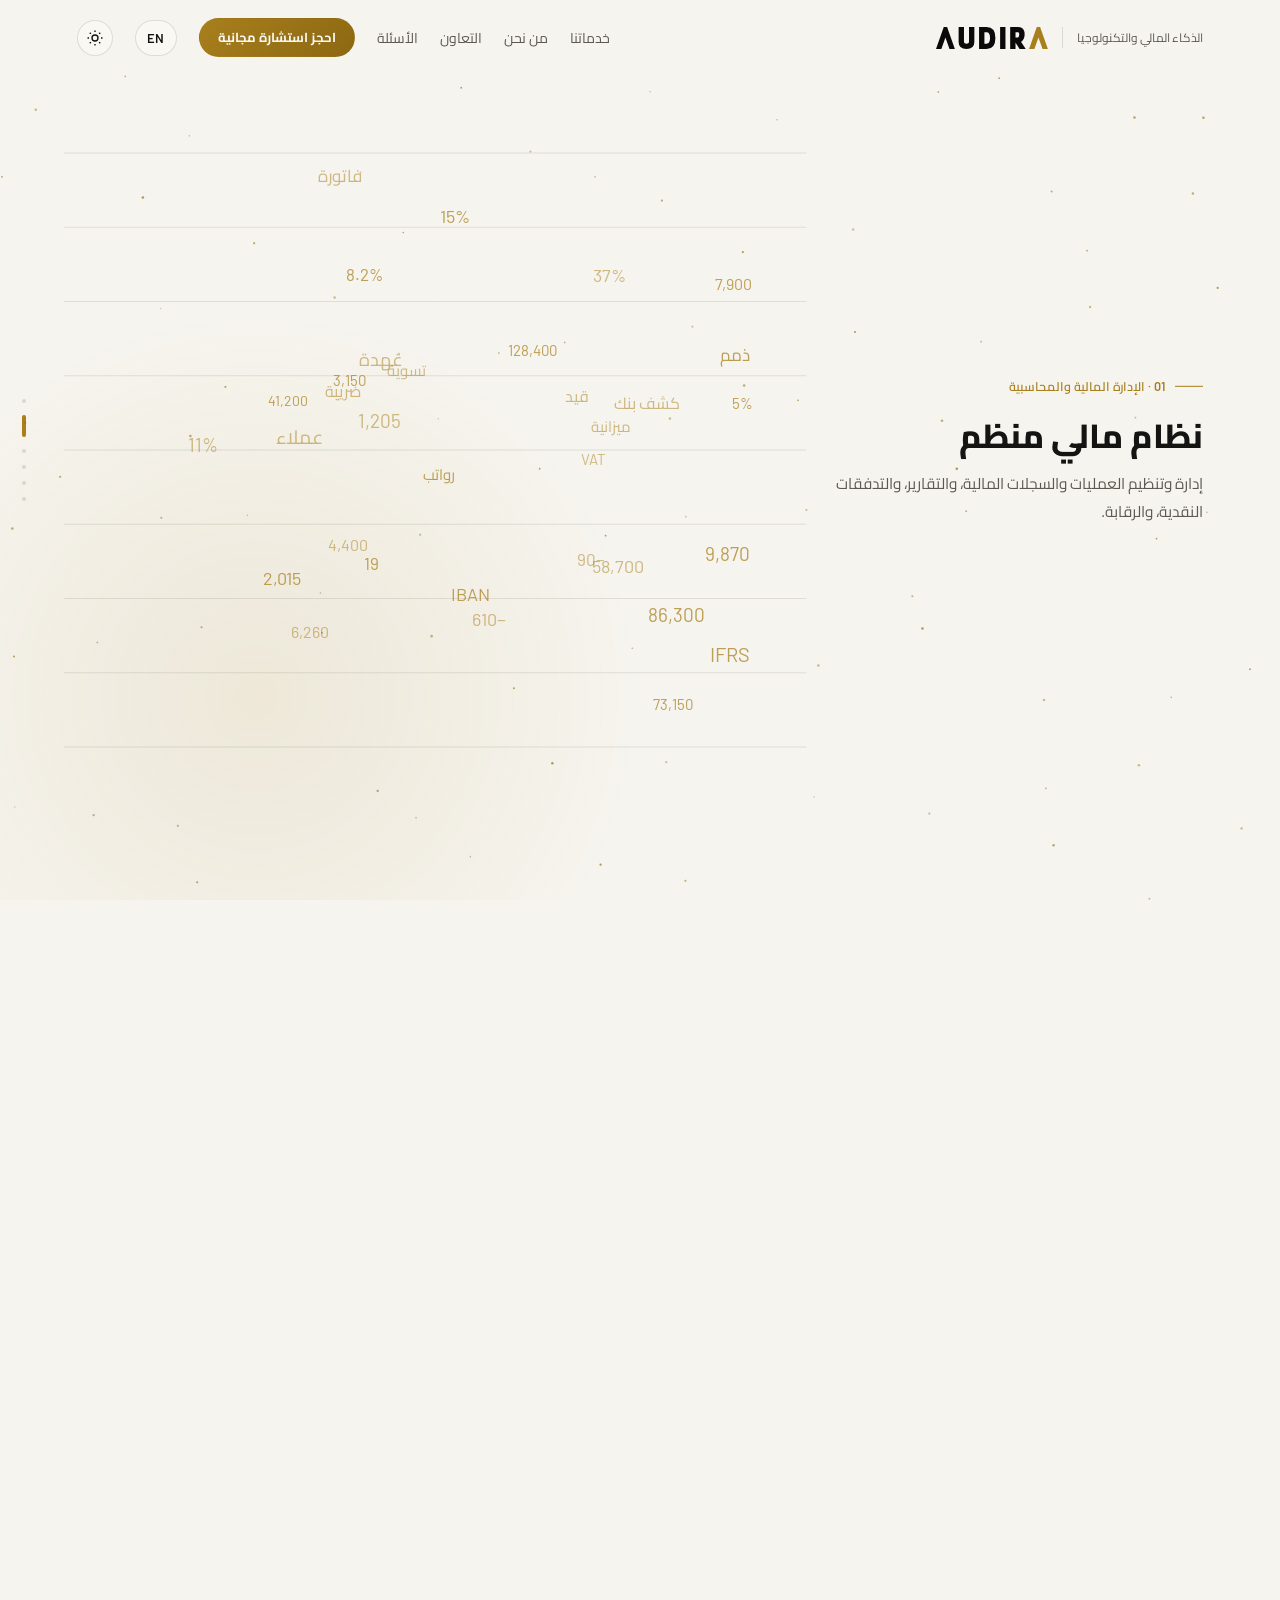
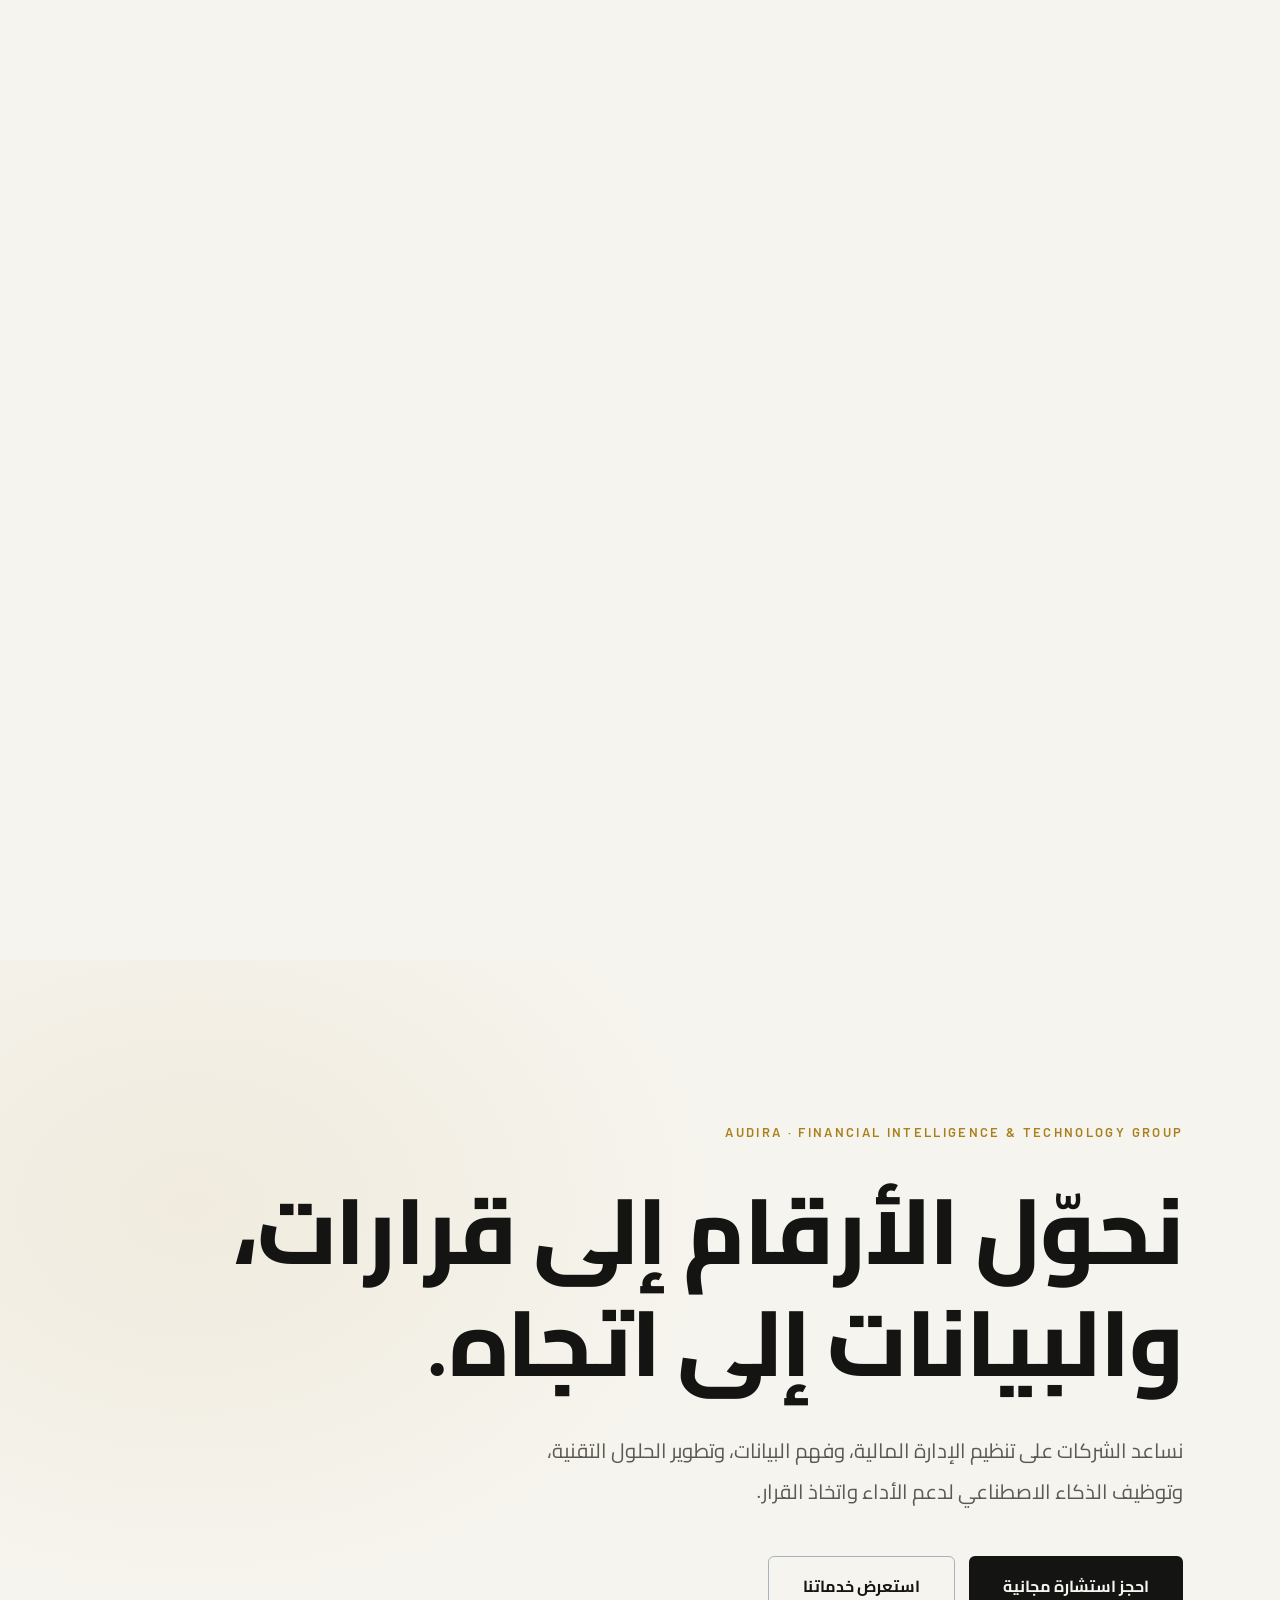
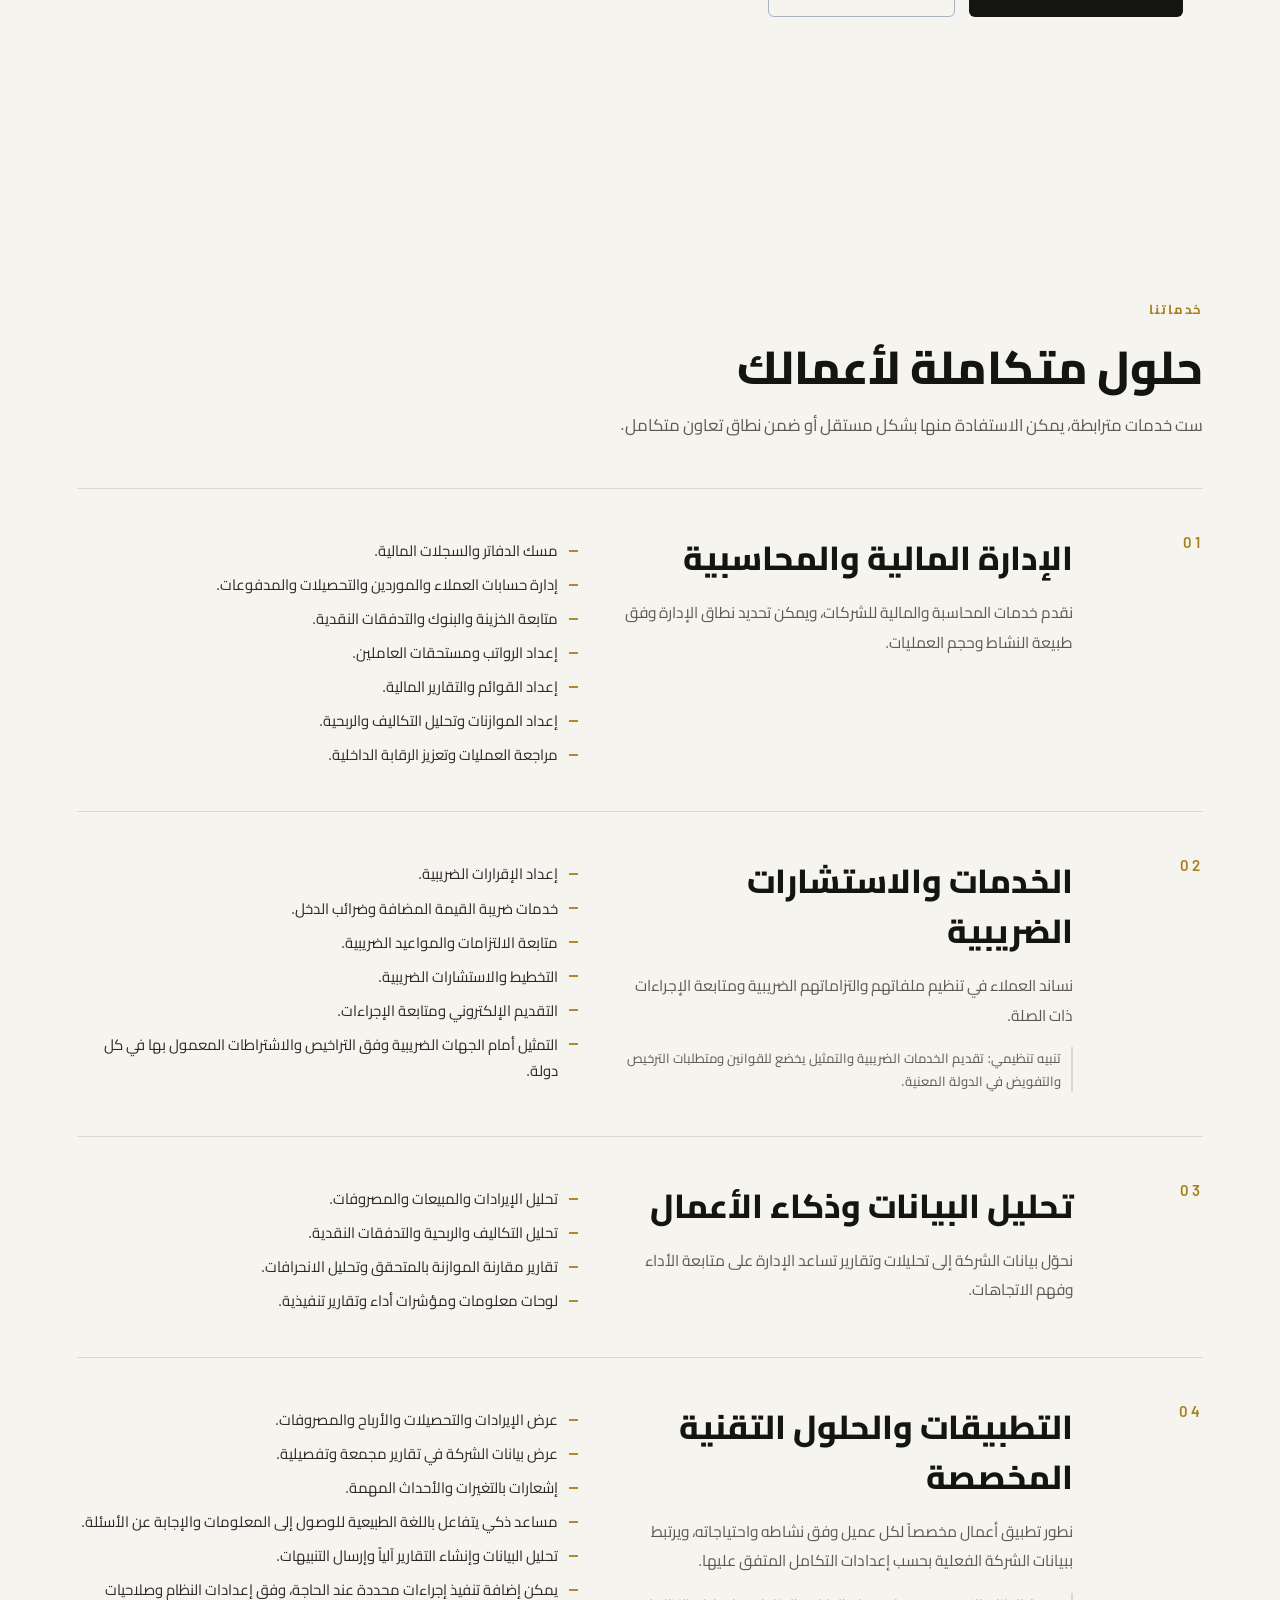
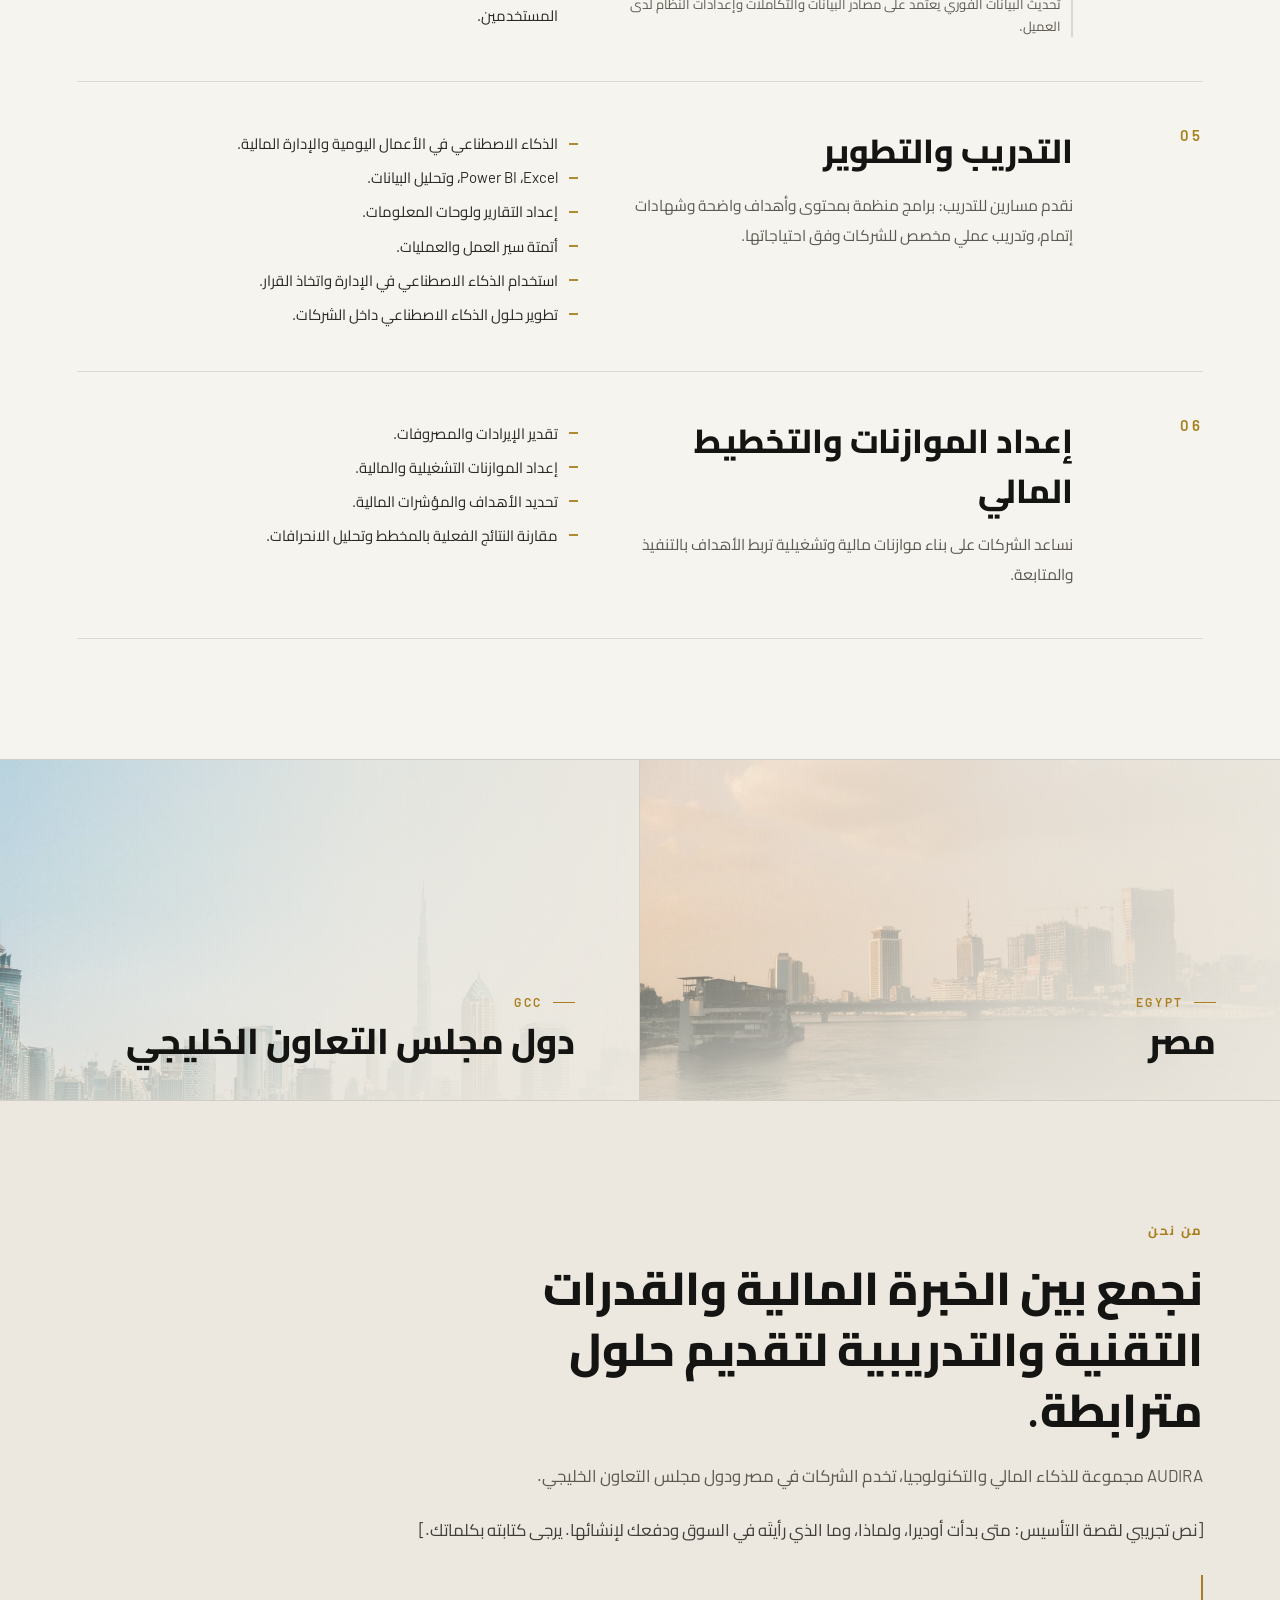
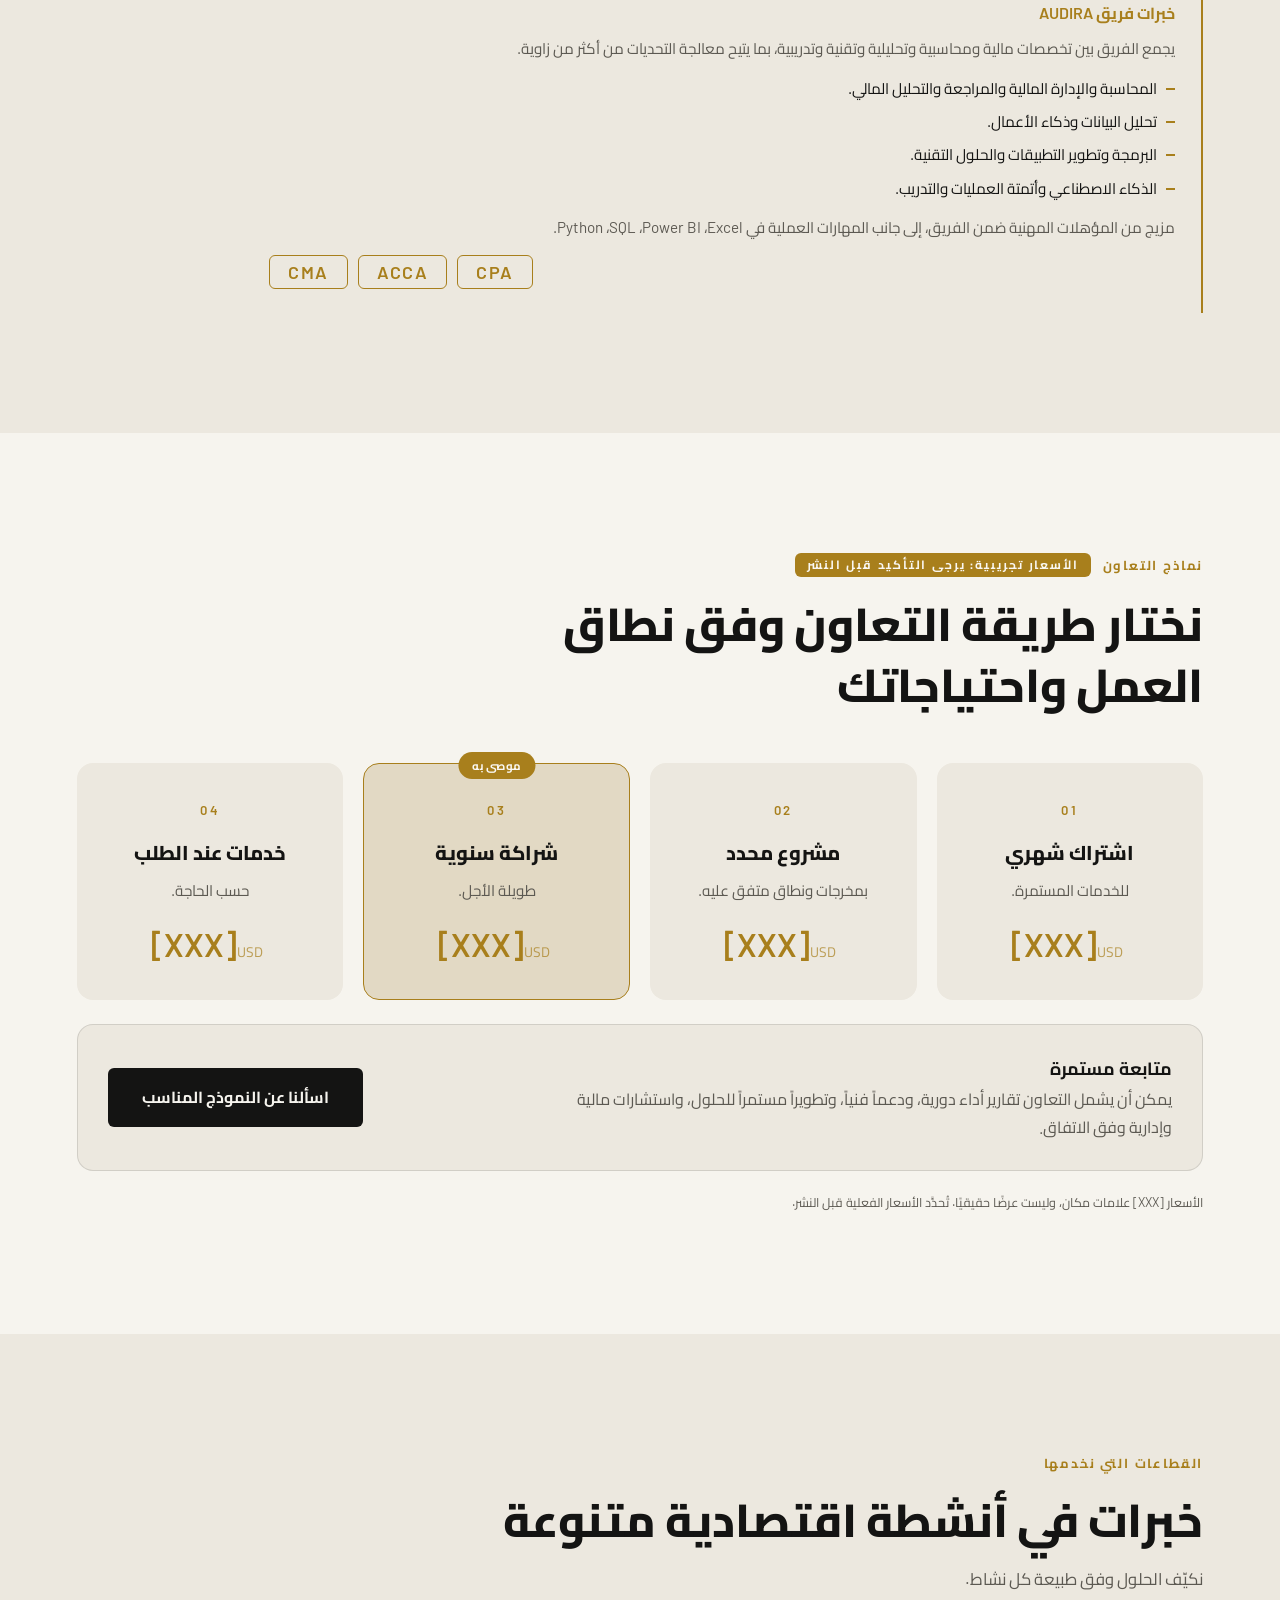
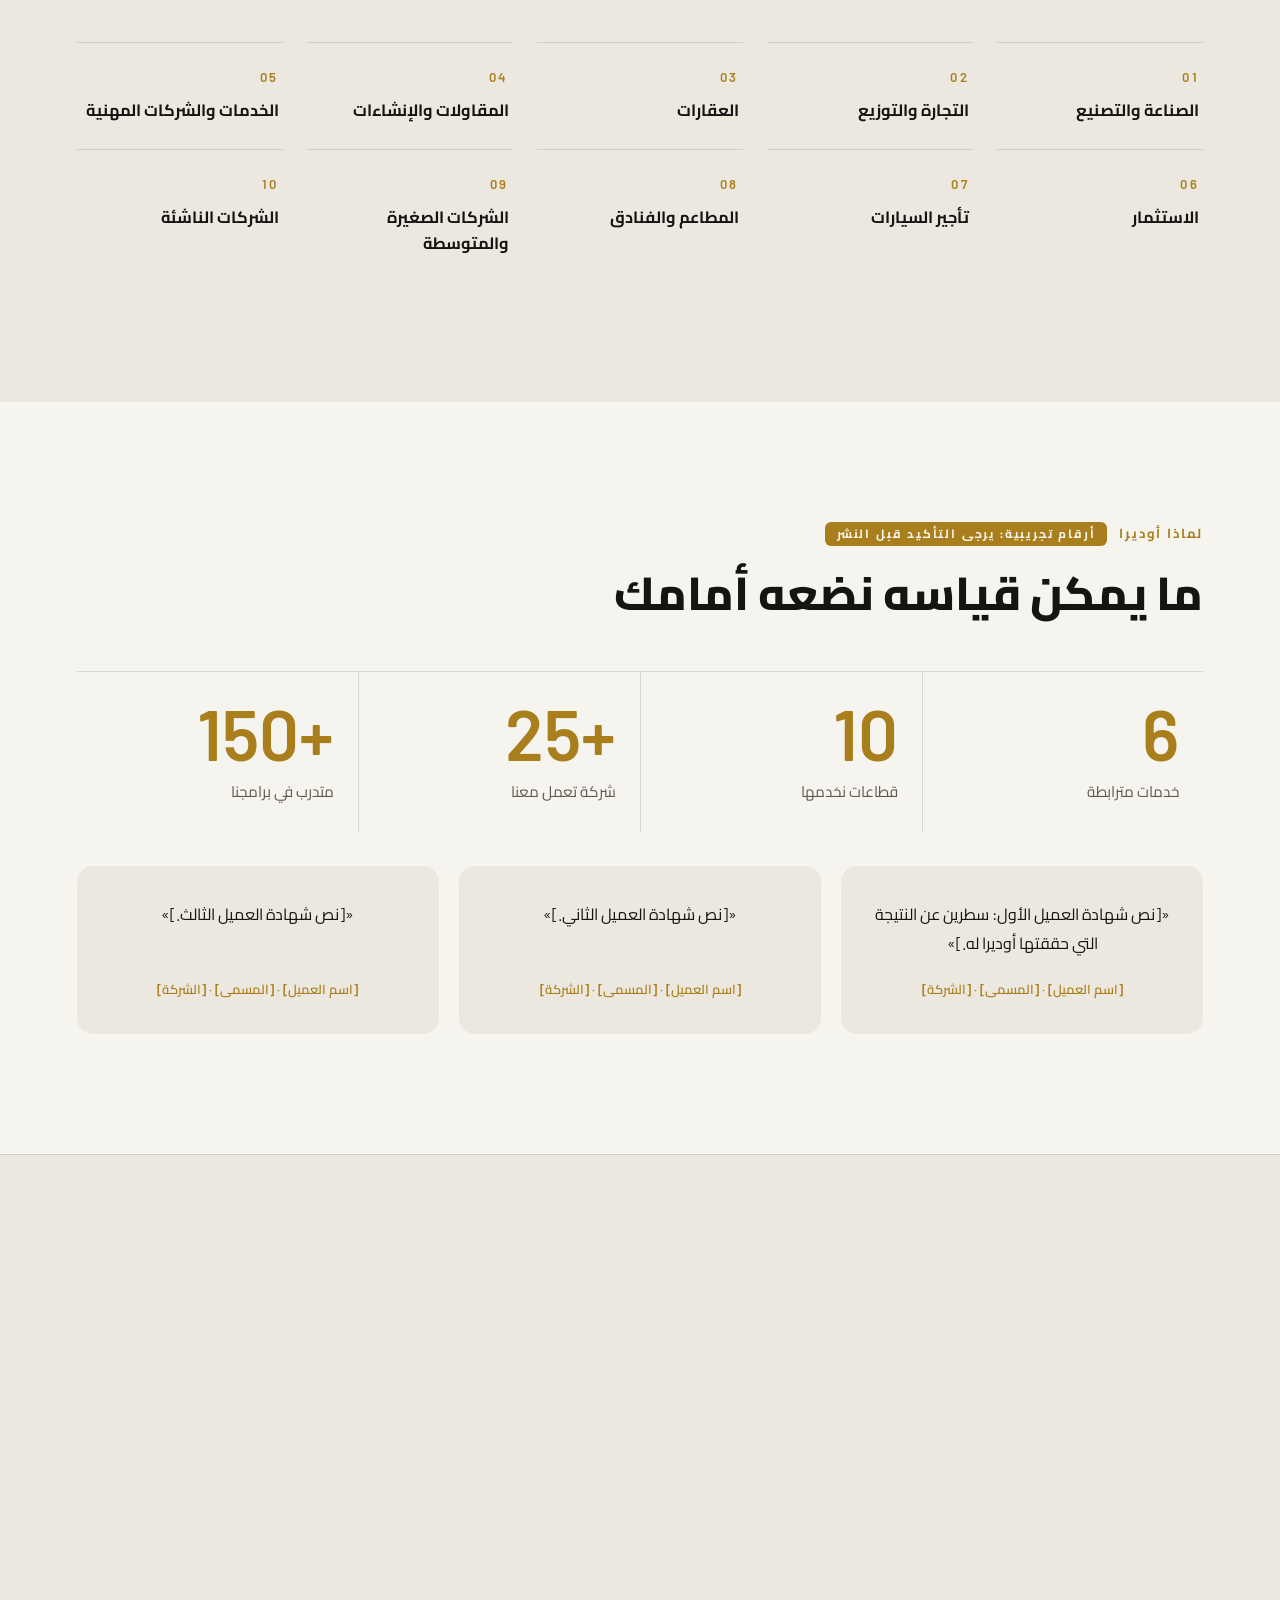
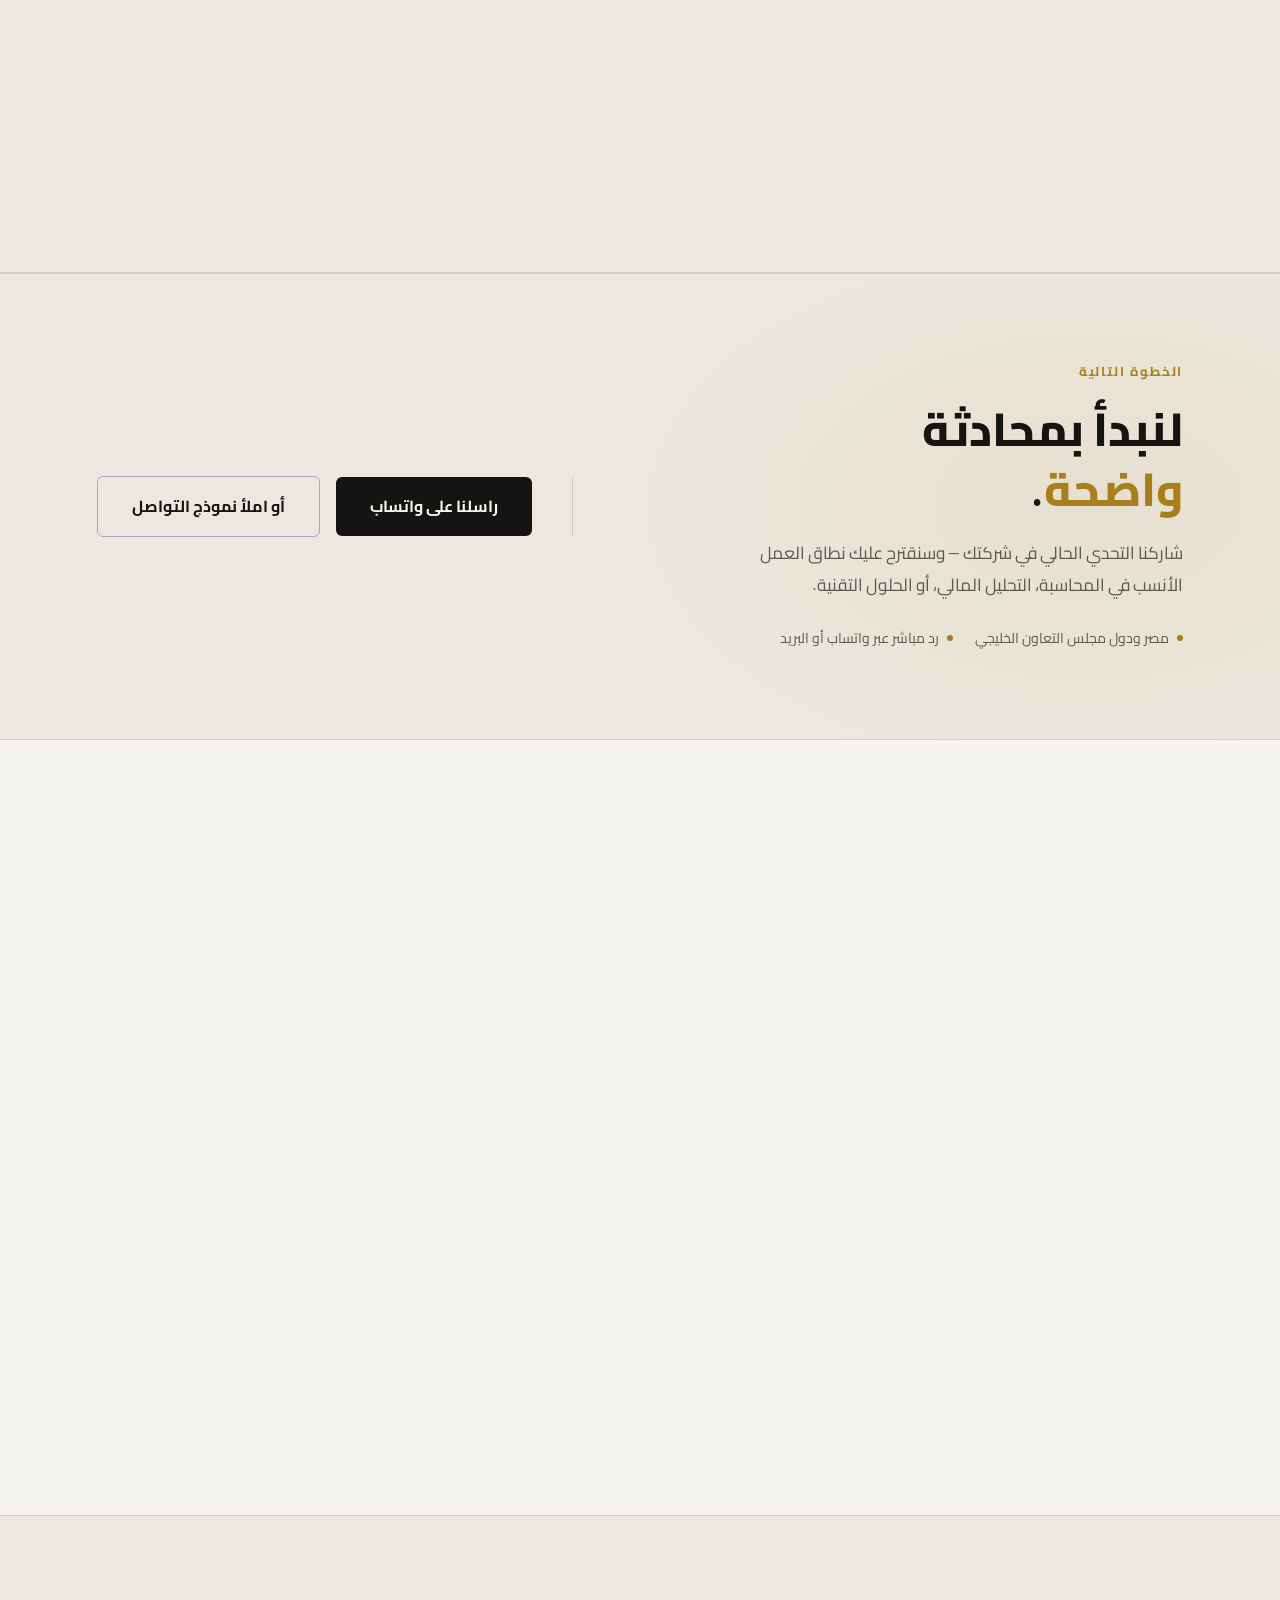
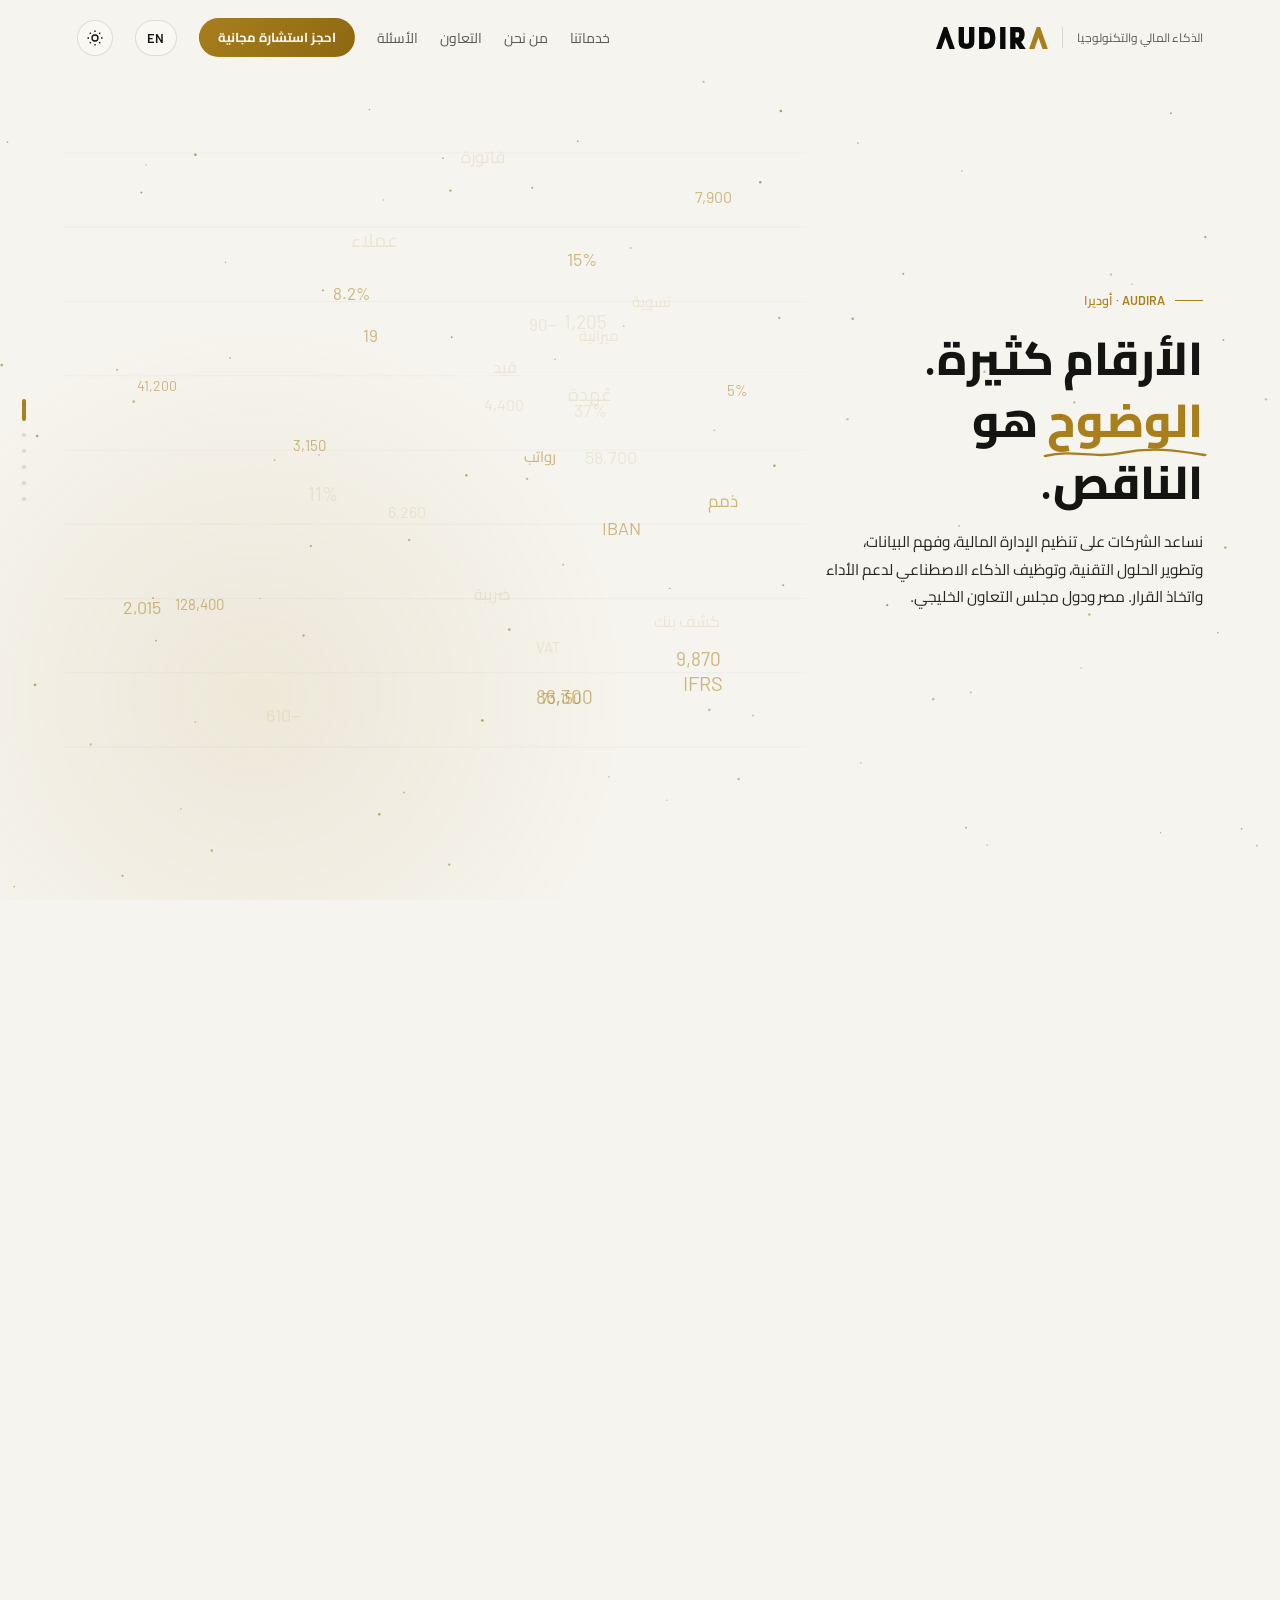
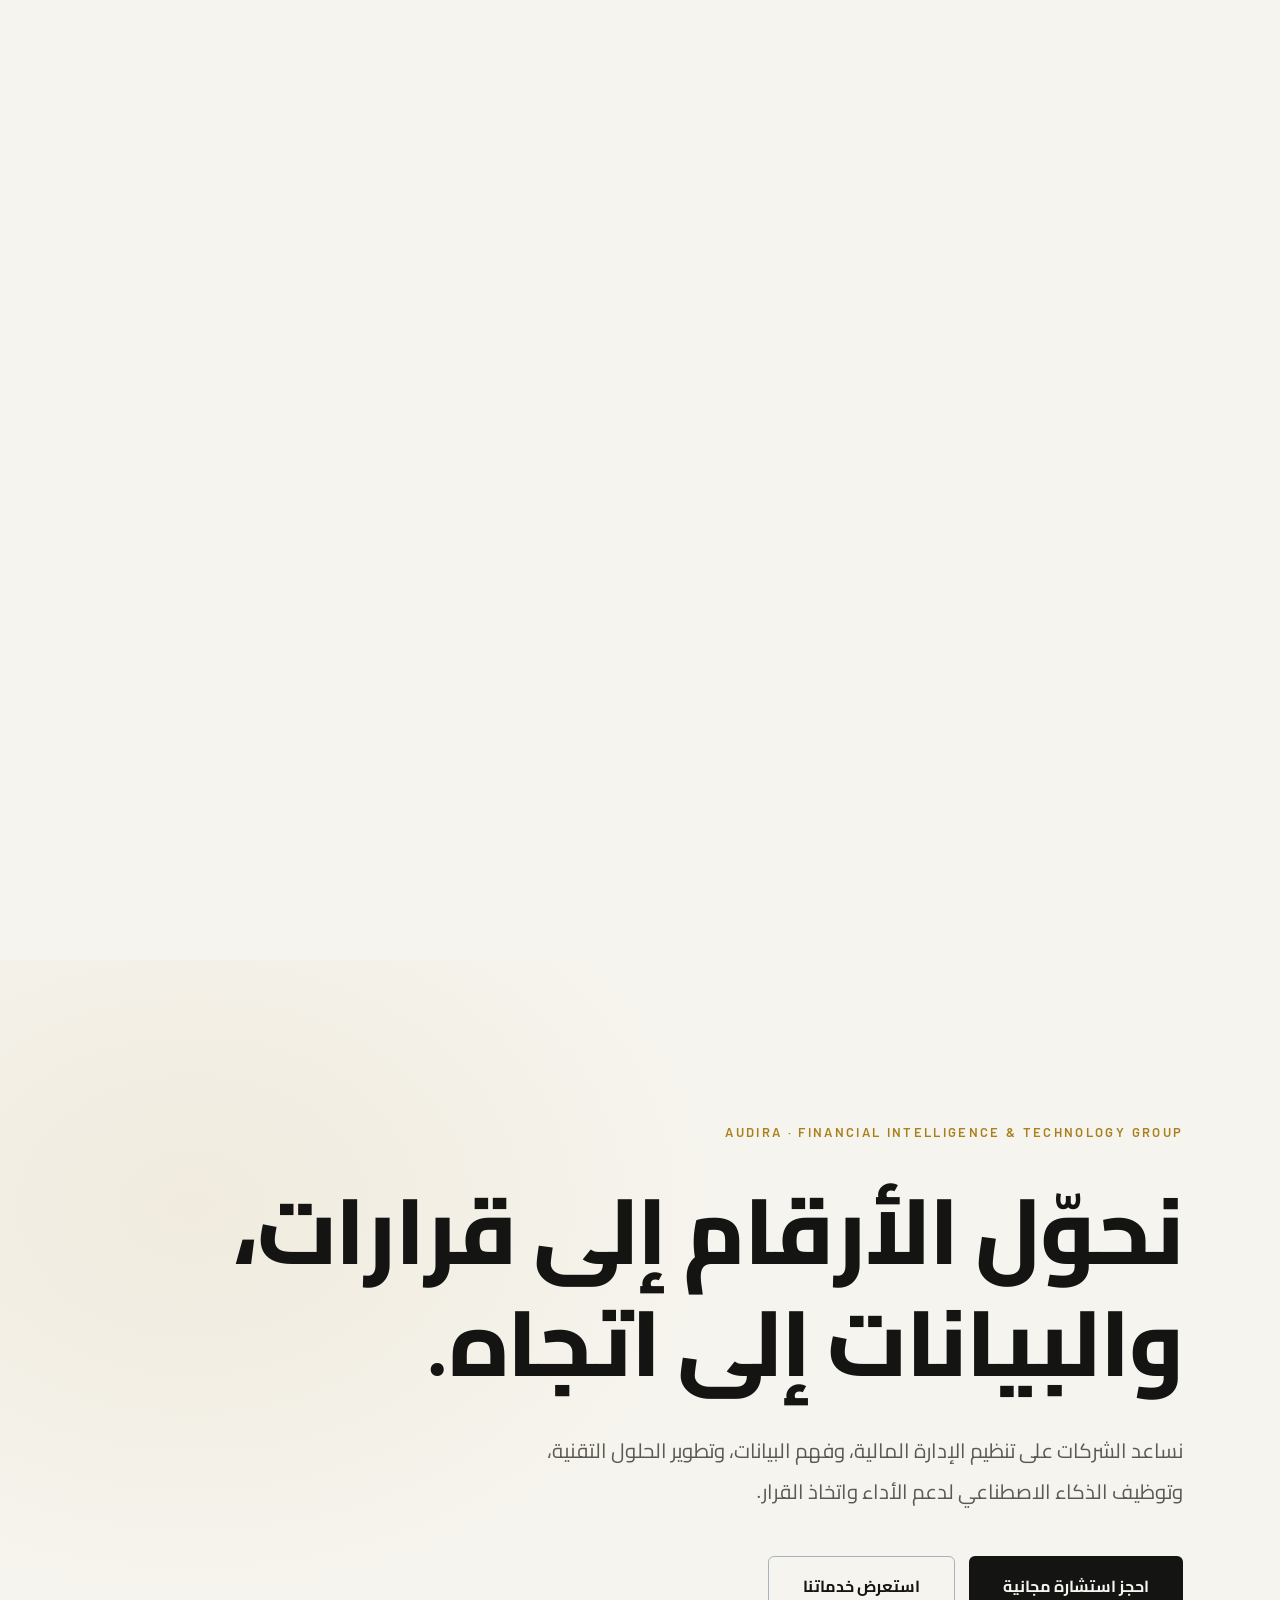
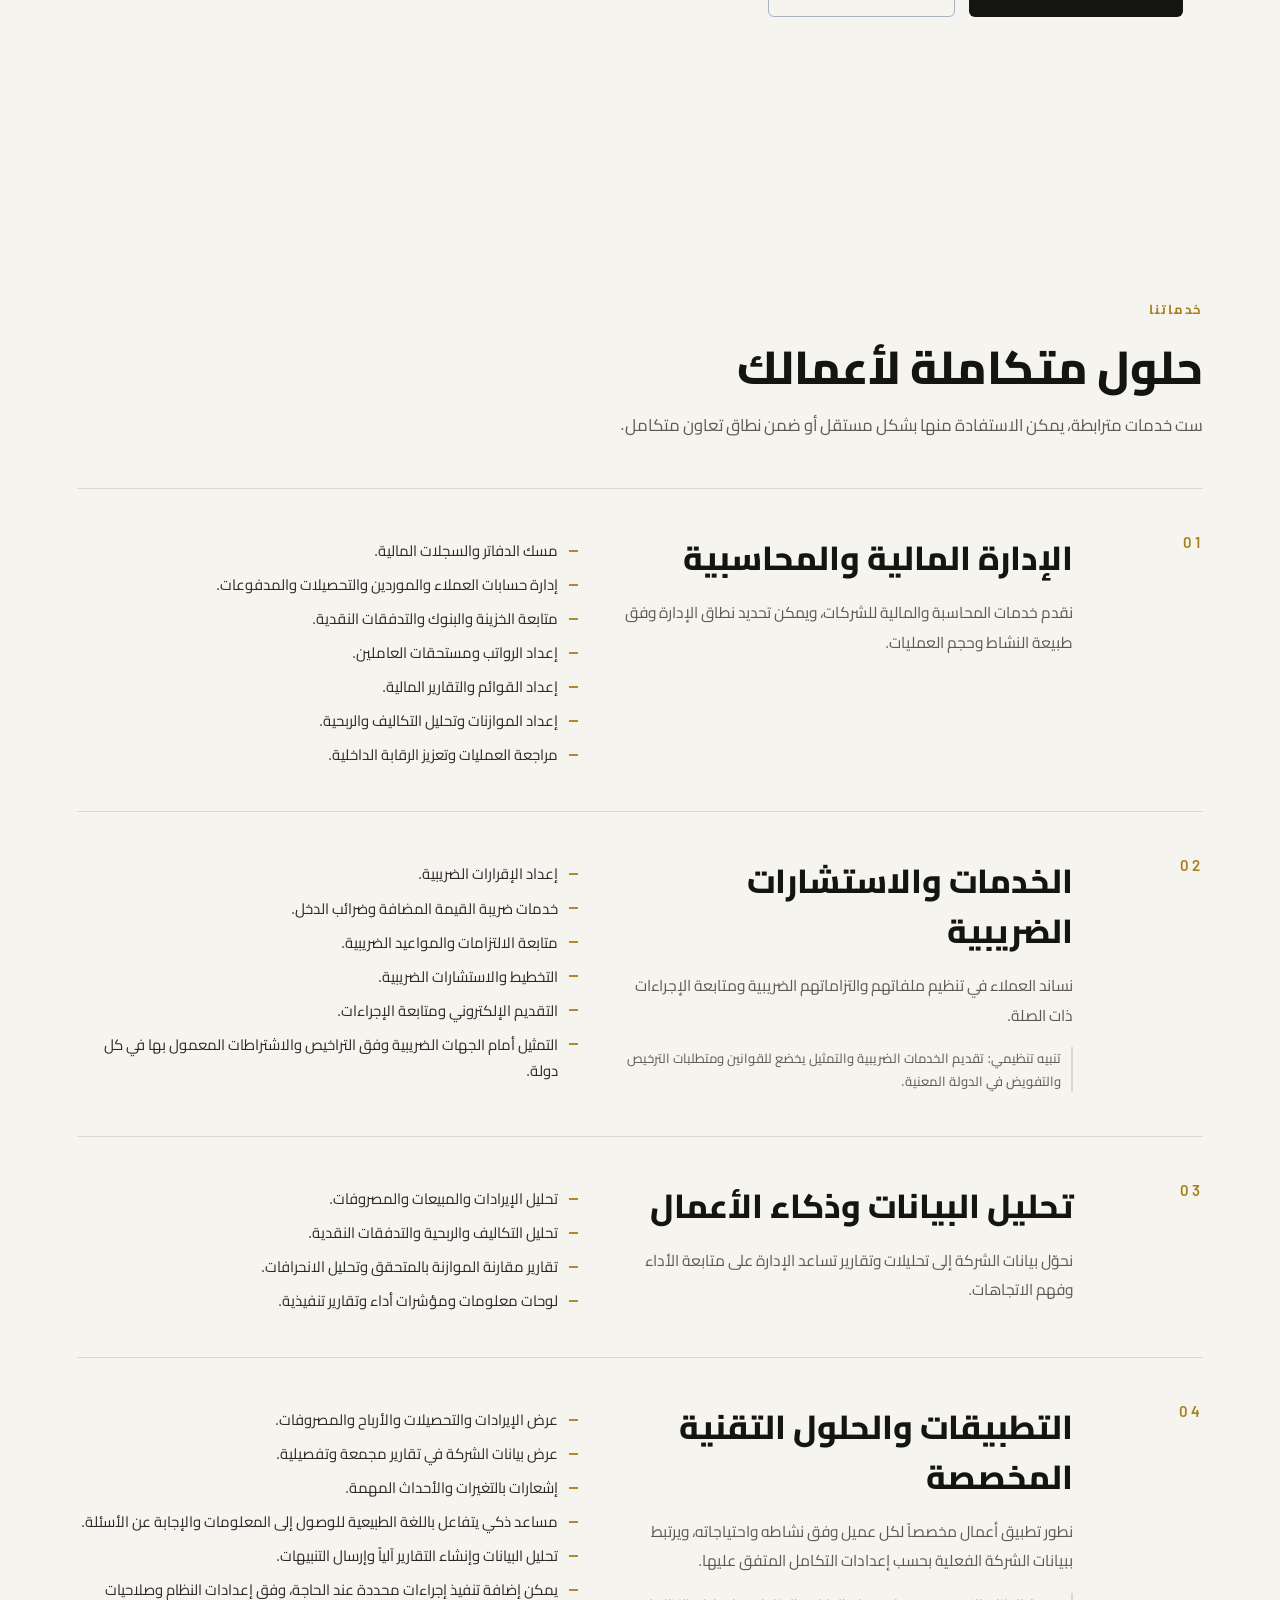
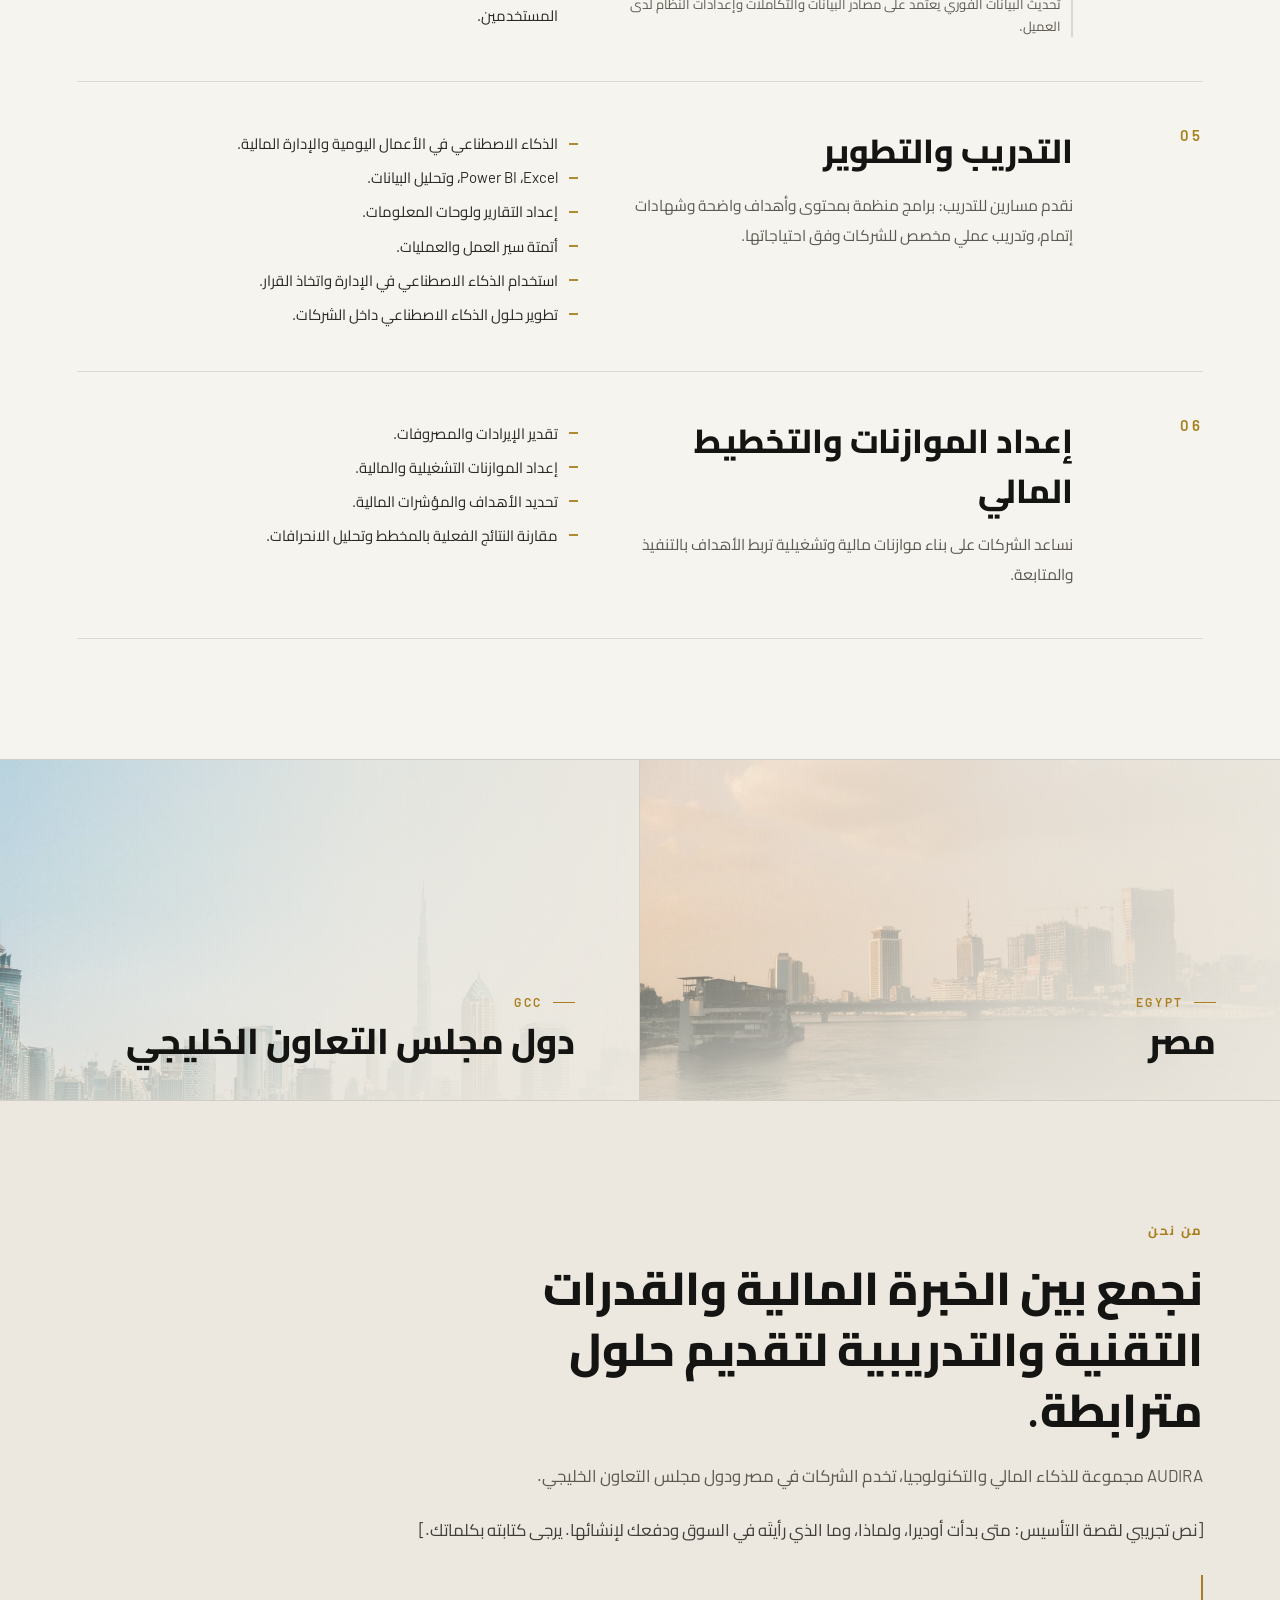
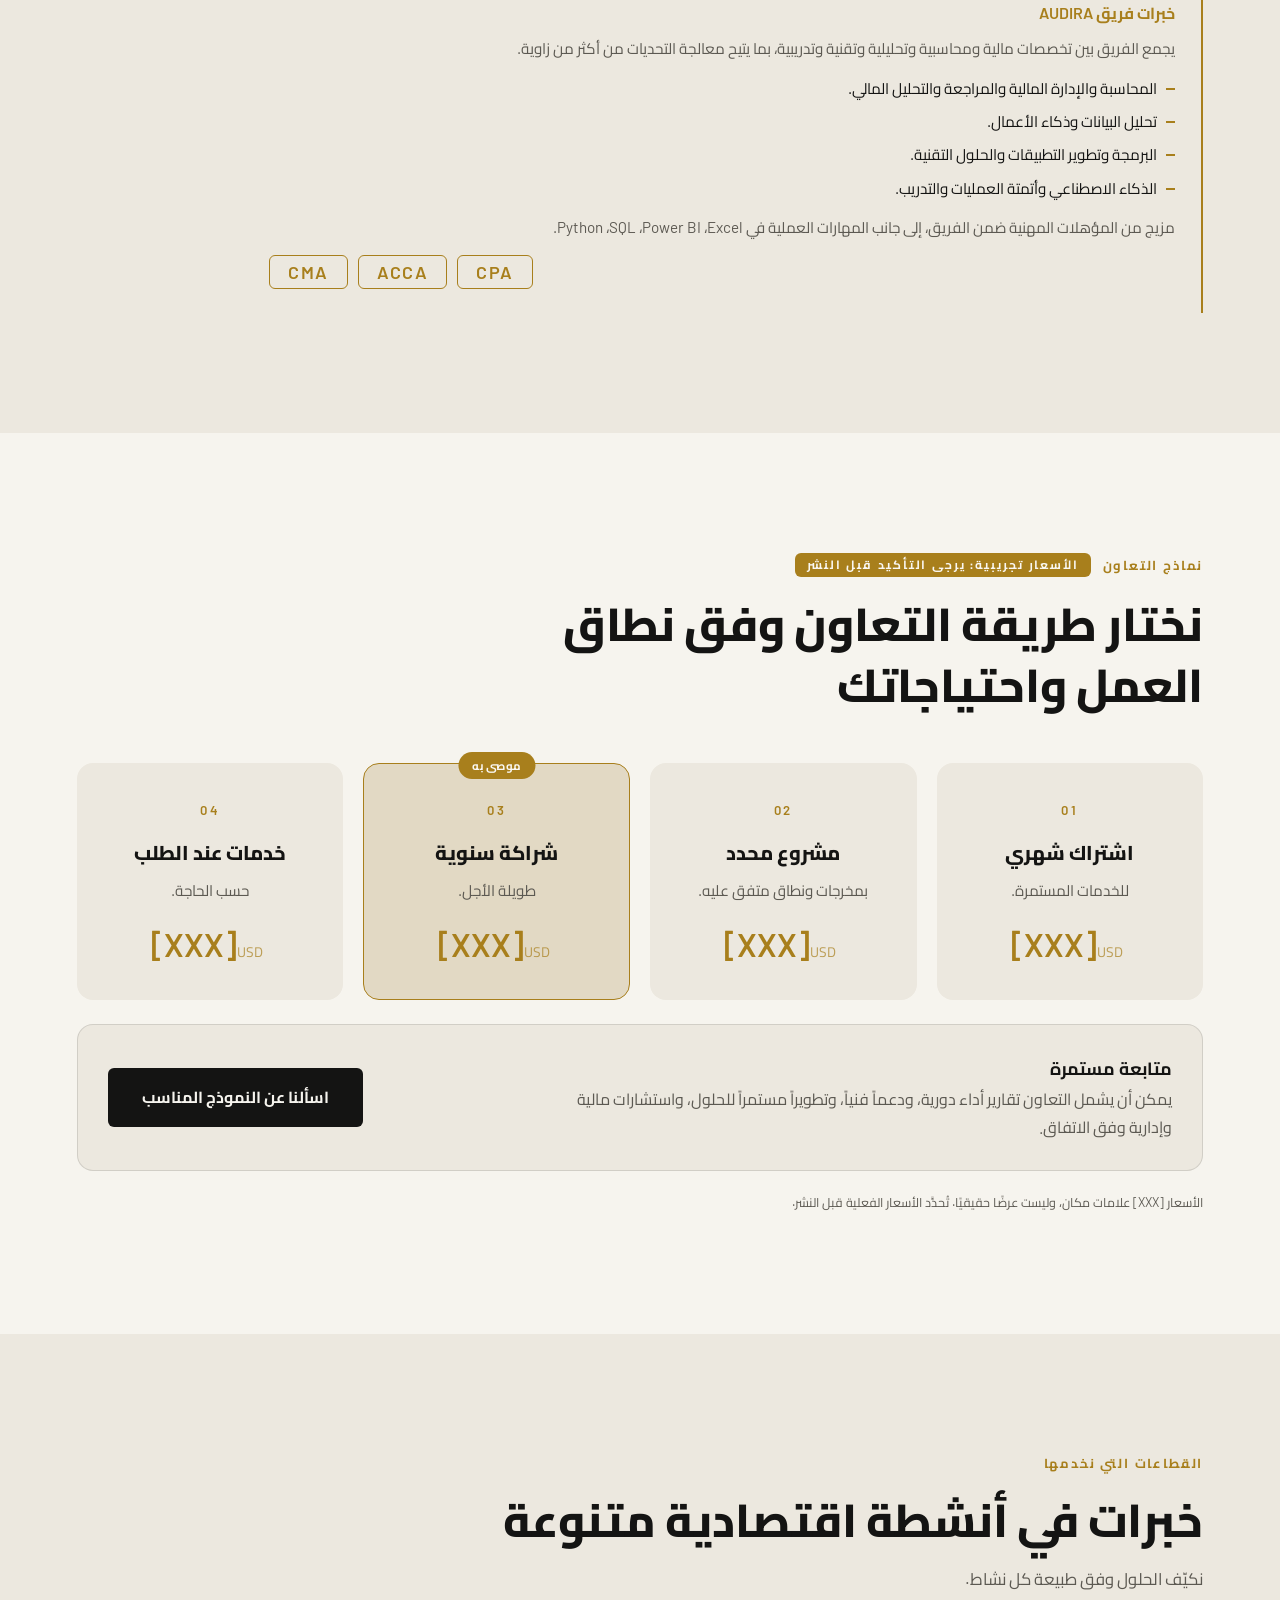
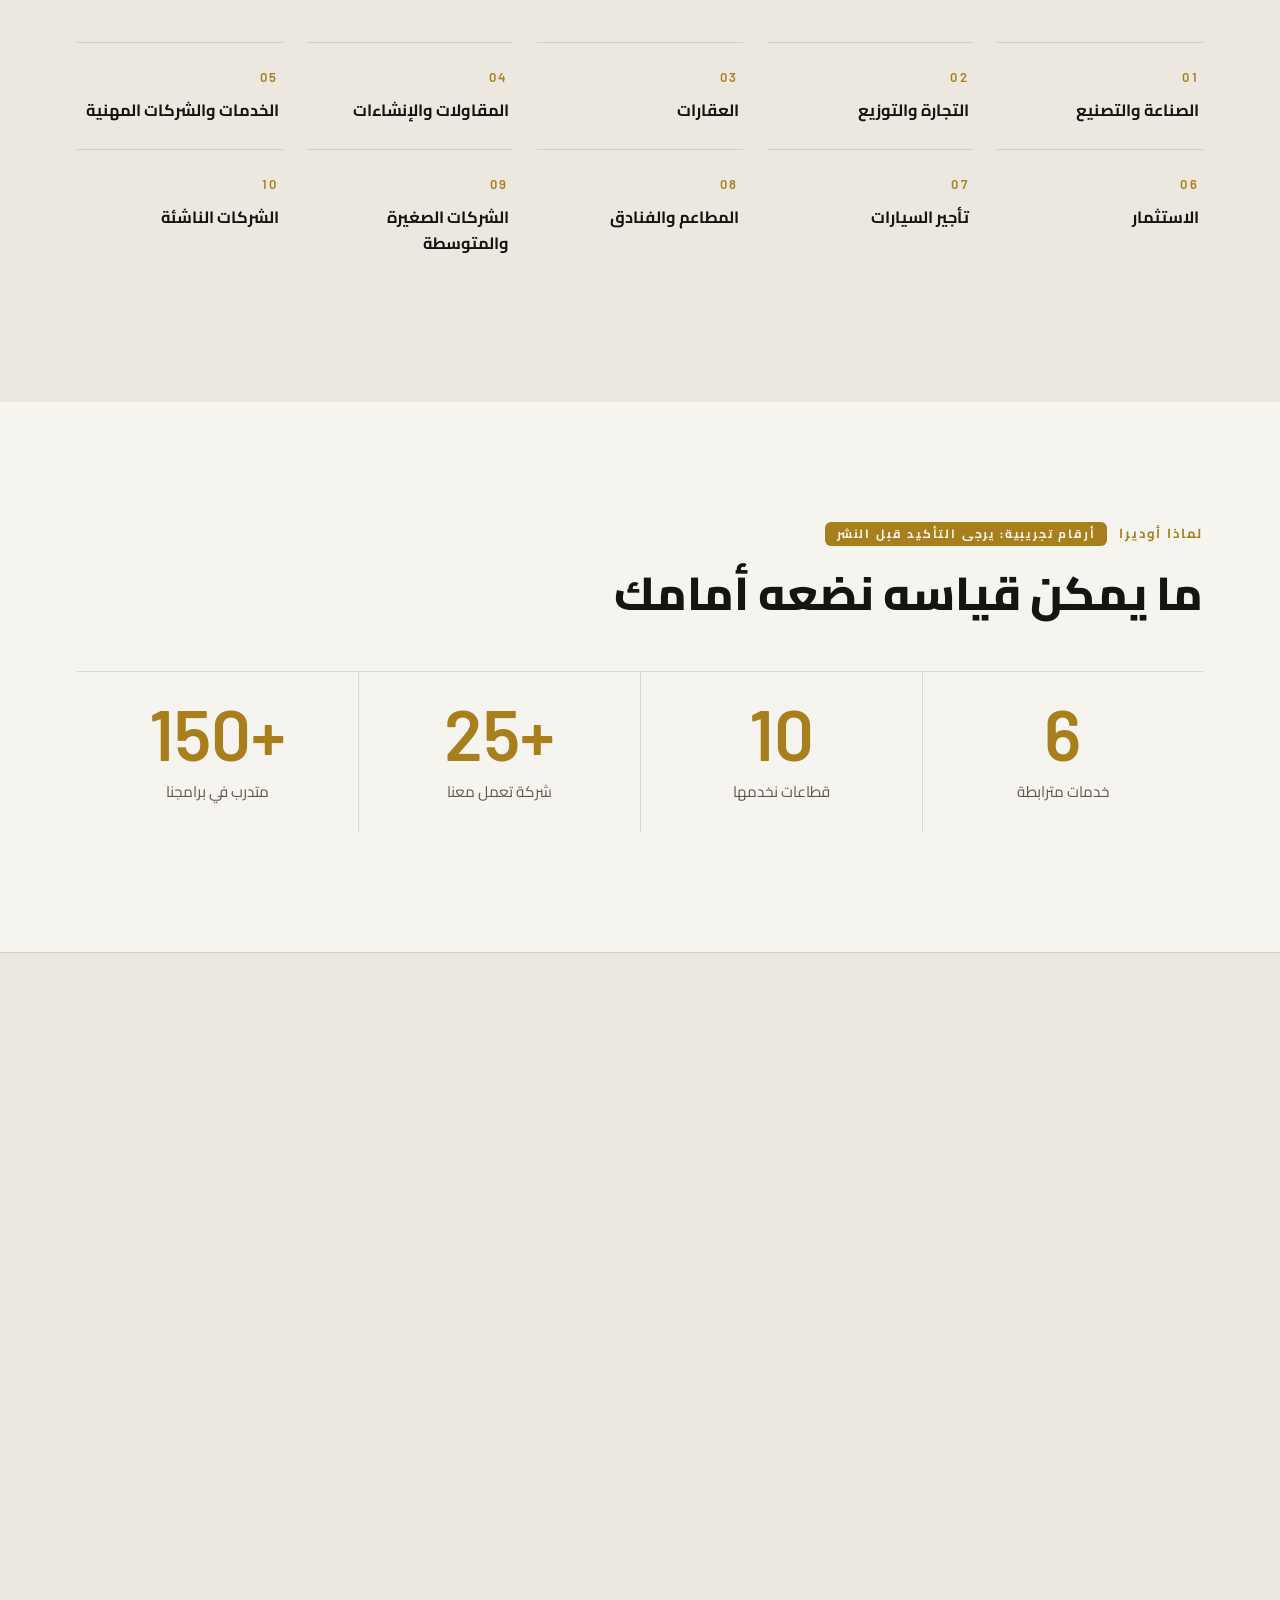
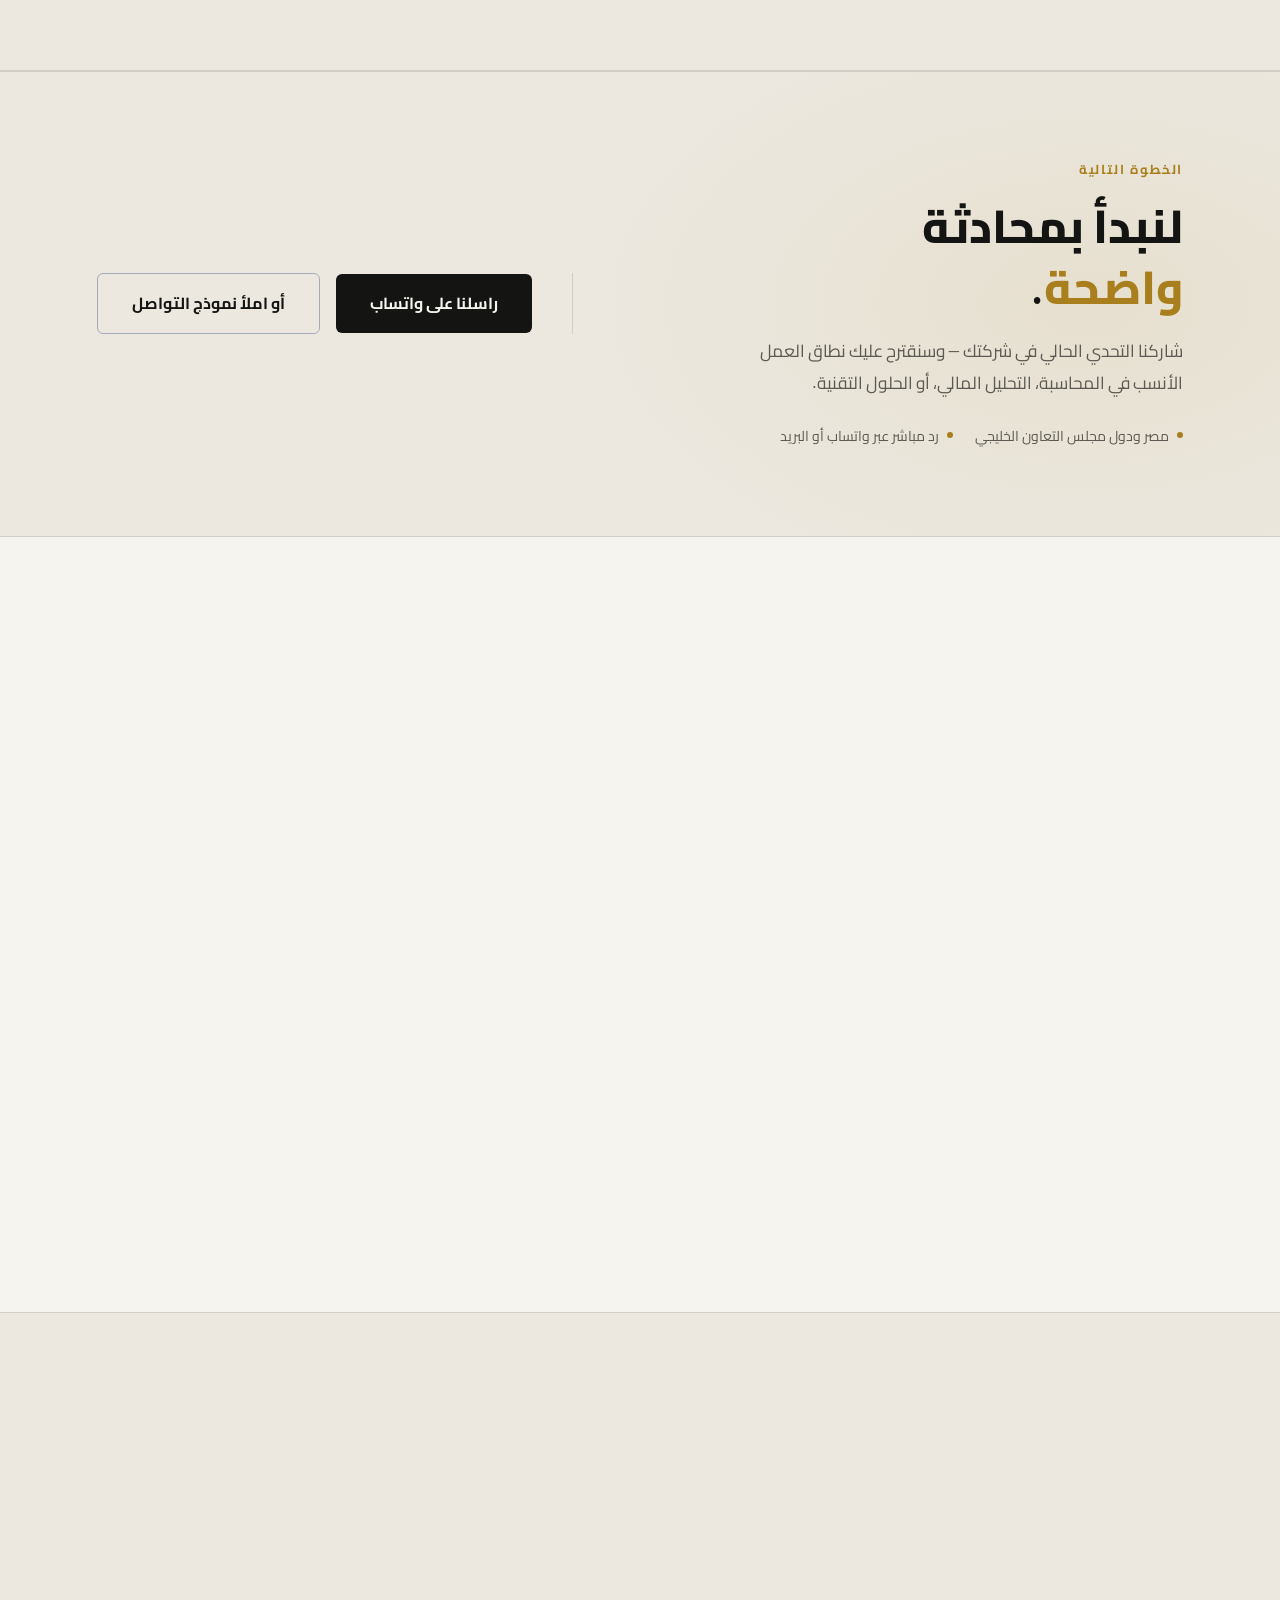
